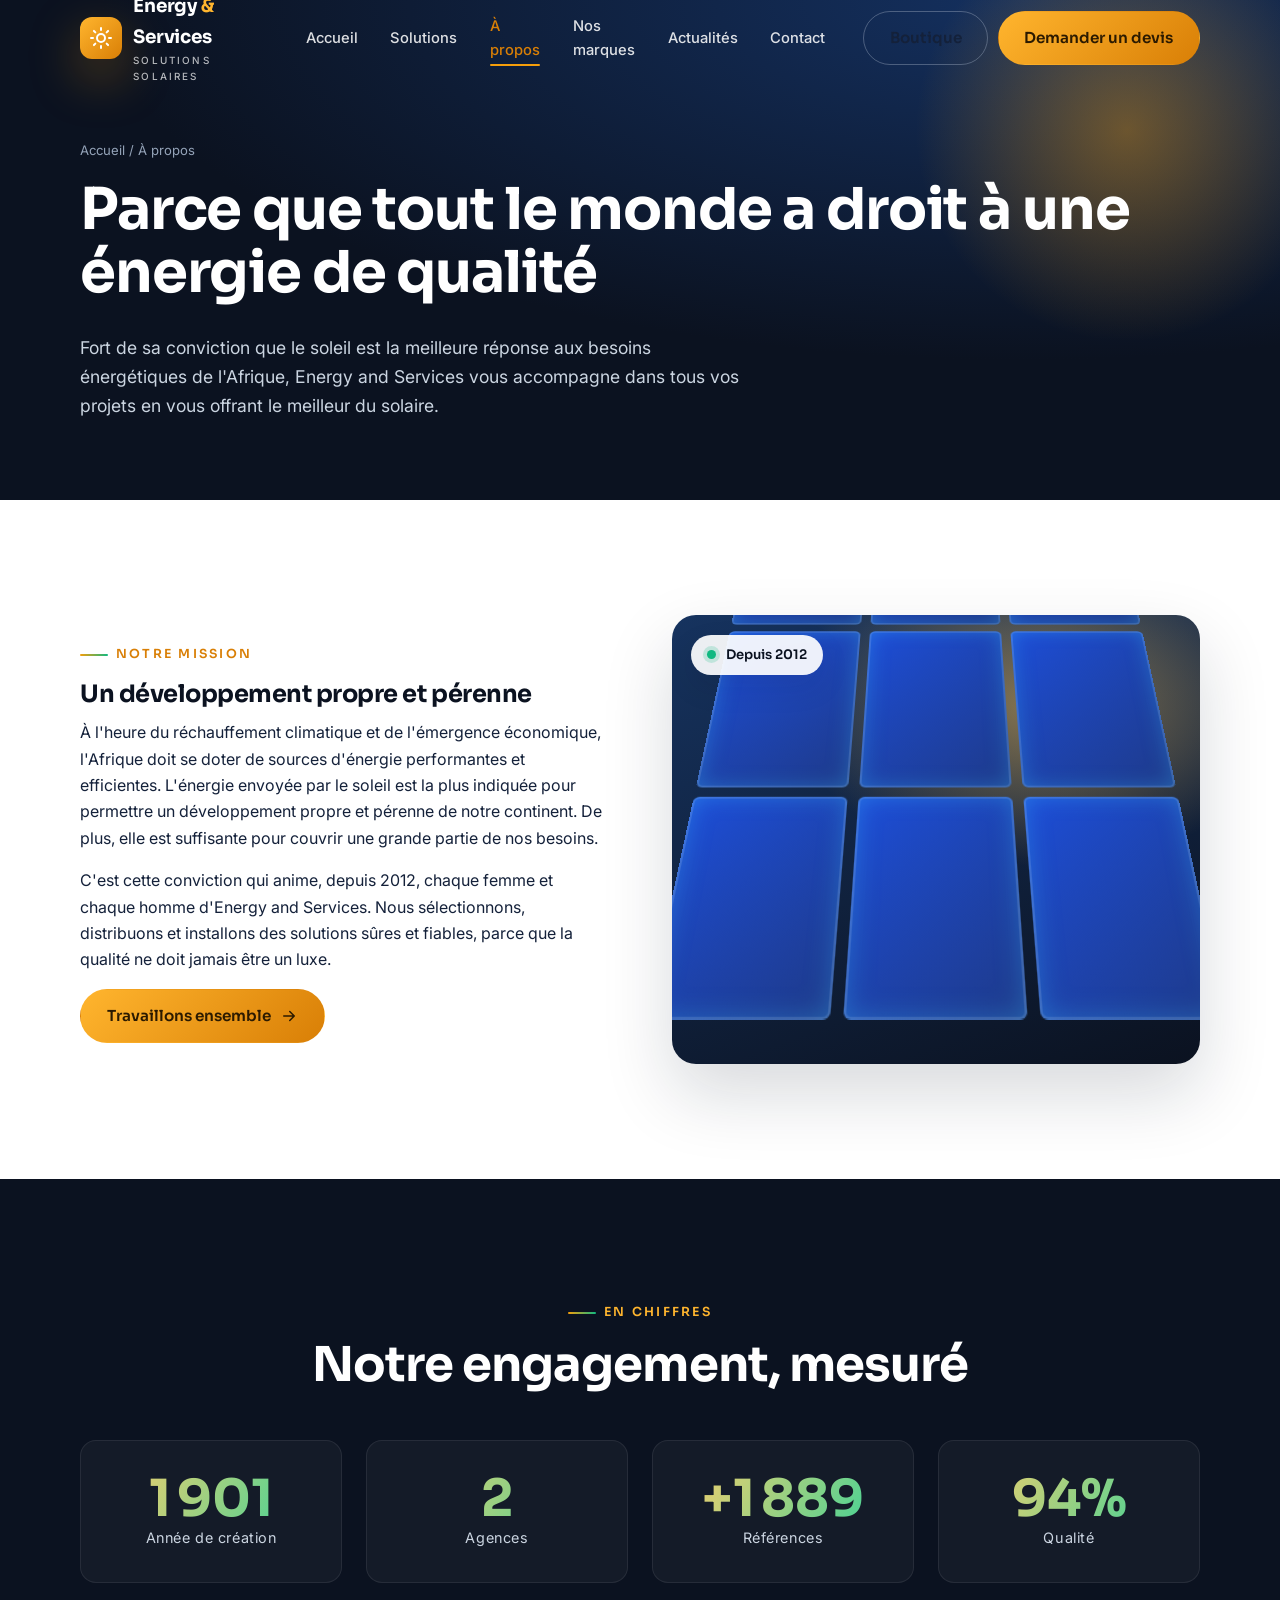
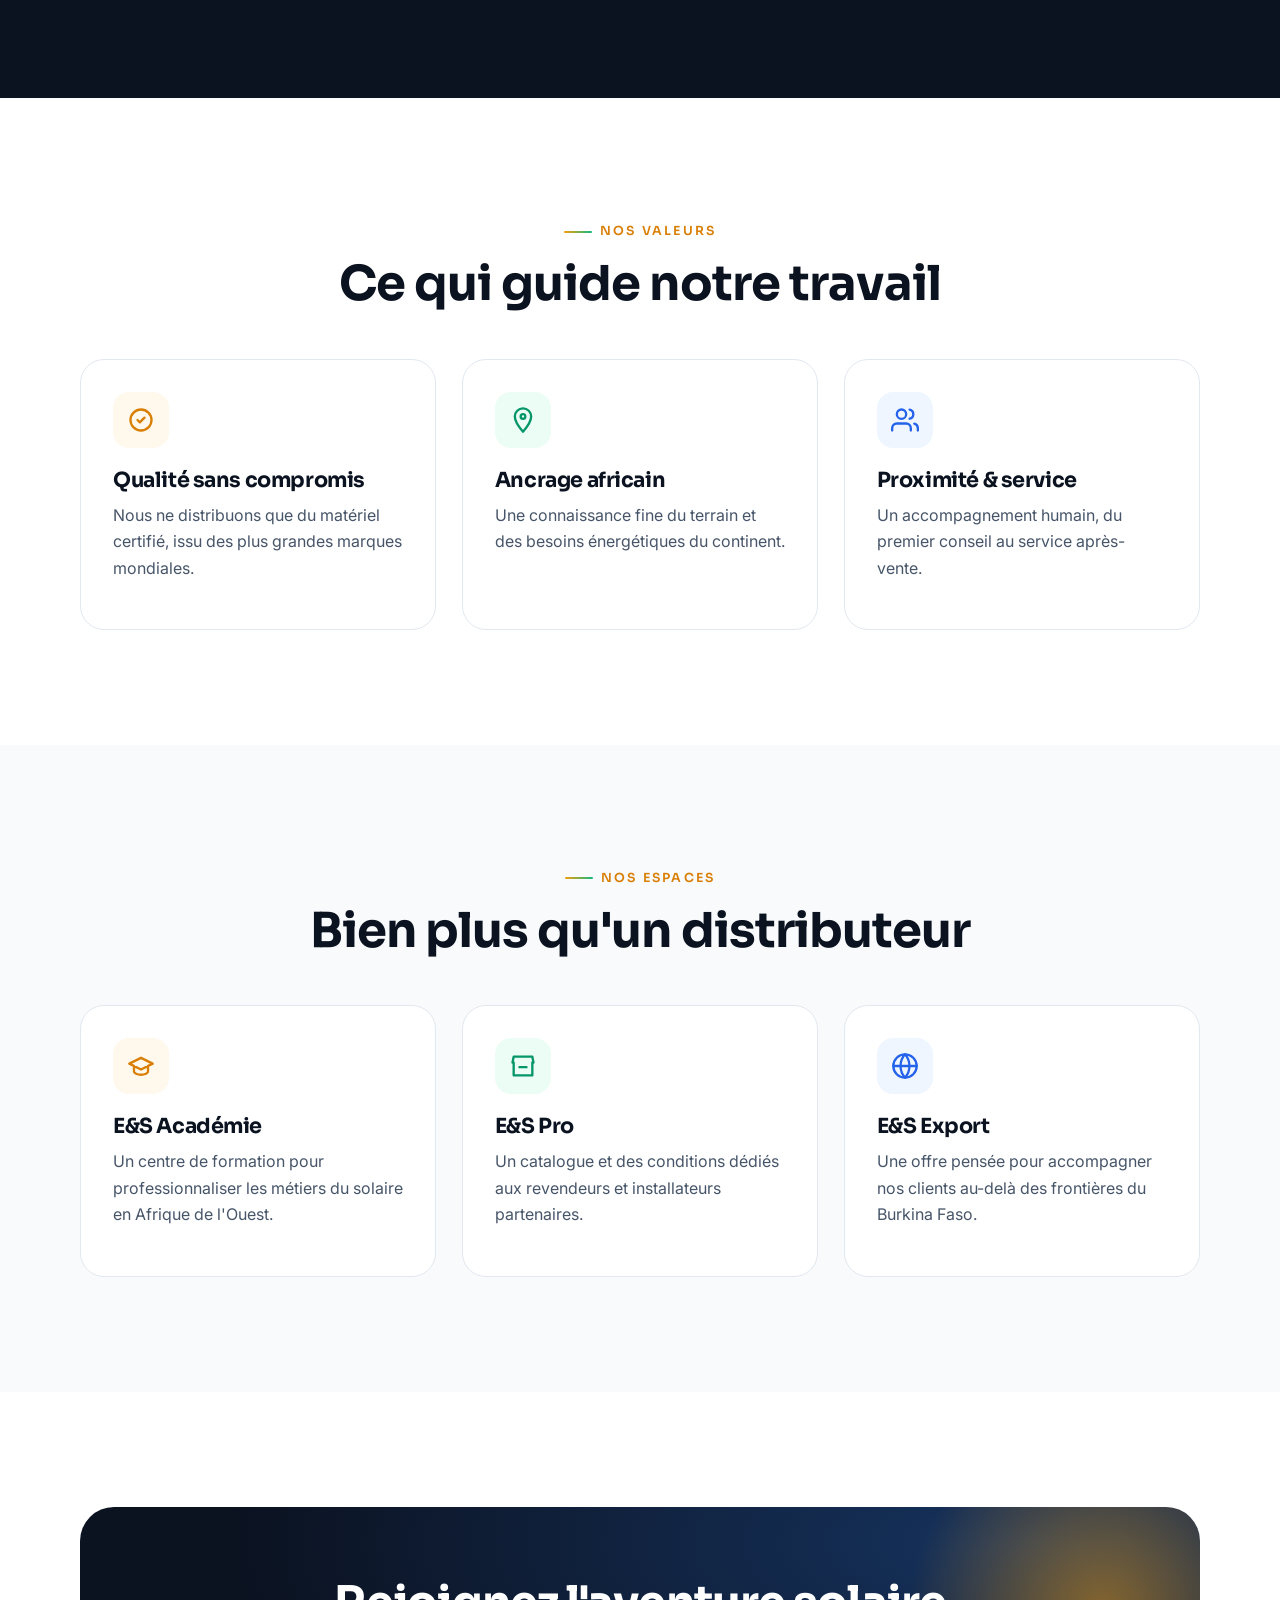
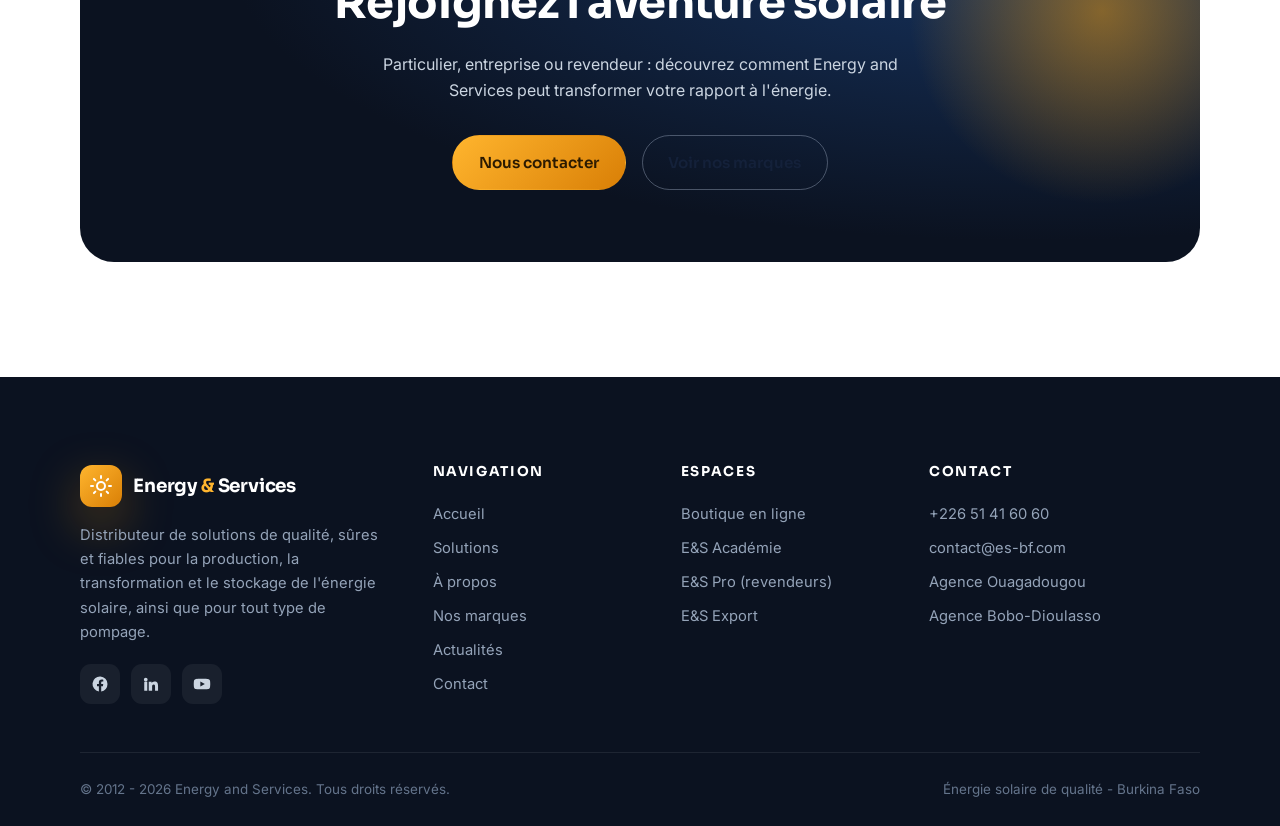
==== a-propos.html @ 5d985336 "feat: elegant Energy and Services commercial website (Azure Static Web Apps ready)" ====
<!DOCTYPE html>
<html lang="fr">
<head>
  <meta charset="UTF-8" />
  <meta name="viewport" content="width=device-width, initial-scale=1.0" />
  <title>À propos - Energy and Services</title>
  <meta name="description" content="Depuis 2012, Energy and Services accompagne l'Afrique vers une énergie solaire propre et pérenne. Découvrez notre mission, nos valeurs et nos agences." />
  <meta name="theme-color" content="#0b1220" />
  <link rel="preconnect" href="https://fonts.googleapis.com" />
  <link rel="preconnect" href="https://fonts.gstatic.com" crossorigin />
  <link href="https://fonts.googleapis.com/css2?family=Sora:wght@500;600;700;800&family=Inter:wght@400;500;600&display=swap" rel="stylesheet" />
  <link rel="icon" href="data:image/svg+xml,%3Csvg xmlns='http://www.w3.org/2000/svg' viewBox='0 0 24 24'%3E%3Crect width='24' height='24' rx='6' fill='%23f59e0b'/%3E%3Ccircle cx='12' cy='12' r='4' fill='none' stroke='%23231400' stroke-width='2'/%3E%3C/svg%3E" />
  <link rel="stylesheet" href="css/styles.css" />
</head>
<body>
  <div data-nav></div>

  <section class="page-hero">
    <div class="container">
      <div class="breadcrumbs" data-reveal><a href="index.html">Accueil</a> / À propos</div>
      <h1 data-reveal data-delay="1">Parce que tout le monde a droit à une énergie de qualité</h1>
      <p data-reveal data-delay="2">Fort de sa conviction que le soleil est la meilleure réponse aux besoins énergétiques de l'Afrique, Energy and Services vous accompagne dans tous vos projets en vous offrant le meilleur du solaire.</p>
    </div>
  </section>

  <section class="section">
    <div class="container split">
      <div data-reveal>
        <span class="eyebrow">Notre mission</span>
        <h2>Un développement propre et pérenne</h2>
        <p>À l'heure du réchauffement climatique et de l'émergence économique, l'Afrique doit se doter de sources d'énergie performantes et efficientes. L'énergie envoyée par le soleil est la plus indiquée pour permettre un développement propre et pérenne de notre continent. De plus, elle est suffisante pour couvrir une grande partie de nos besoins.</p>
        <p>C'est cette conviction qui anime, depuis 2012, chaque femme et chaque homme d'Energy and Services. Nous sélectionnons, distribuons et installons des solutions sûres et fiables, parce que la qualité ne doit jamais être un luxe.</p>
        <a class="btn btn--primary" href="contact.html">Travaillons ensemble
          <svg viewBox="0 0 24 24" fill="none" stroke="currentColor" stroke-width="2" stroke-linecap="round" stroke-linejoin="round"><path d="M5 12h14M13 6l6 6-6 6"/></svg>
        </a>
      </div>
      <div class="split__media" data-reveal data-delay="1">
        <div class="sky"></div>
        <div class="panels"><i></i><i></i><i></i><i></i><i></i><i></i><i></i><i></i><i></i></div>
        <div class="split__badge"><span class="dot"></span> Depuis 2012</div>
      </div>
    </div>
  </section>

  <section class="section bg-dark">
    <div class="container">
      <div class="section-head center" data-reveal>
        <span class="eyebrow">En chiffres</span>
        <h2>Notre engagement, mesuré</h2>
      </div>
      <div class="stats">
        <div class="stat" data-reveal><strong data-count="2012">2012</strong><span>Année de création</span></div>
        <div class="stat" data-reveal data-delay="1"><strong data-count="2">2</strong><span>Agences</span></div>
        <div class="stat" data-reveal data-delay="2"><strong data-count="2000" data-prefix="+">+2000</strong><span>Références</span></div>
        <div class="stat" data-reveal data-delay="3"><strong data-count="100" data-suffix="%">100%</strong><span>Qualité</span></div>
      </div>
    </div>
  </section>

  <section class="section">
    <div class="container">
      <div class="section-head center" data-reveal>
        <span class="eyebrow">Nos valeurs</span>
        <h2>Ce qui guide notre travail</h2>
      </div>
      <div class="grid grid--3">
        <article class="card" data-reveal>
          <div class="card__ico"><svg viewBox="0 0 24 24" fill="none" stroke="currentColor" stroke-width="2" stroke-linecap="round" stroke-linejoin="round"><path d="M9 12l2 2 4-4M21 12a9 9 0 1 1-18 0 9 9 0 0 1 18 0z"/></svg></div>
          <h3>Qualité sans compromis</h3>
          <p>Nous ne distribuons que du matériel certifié, issu des plus grandes marques mondiales.</p>
        </article>
        <article class="card green" data-reveal data-delay="1">
          <div class="card__ico"><svg viewBox="0 0 24 24" fill="none" stroke="currentColor" stroke-width="2" stroke-linecap="round" stroke-linejoin="round"><path d="M12 2a7 7 0 0 0-7 7c0 5 7 13 7 13s7-8 7-13a7 7 0 0 0-7-7z"/><circle cx="12" cy="9" r="2"/></svg></div>
          <h3>Ancrage africain</h3>
          <p>Une connaissance fine du terrain et des besoins énergétiques du continent.</p>
        </article>
        <article class="card blue" data-reveal data-delay="2">
          <div class="card__ico"><svg viewBox="0 0 24 24" fill="none" stroke="currentColor" stroke-width="2" stroke-linecap="round" stroke-linejoin="round"><path d="M17 21v-2a4 4 0 0 0-4-4H5a4 4 0 0 0-4 4v2M9 11a4 4 0 1 0 0-8 4 4 0 0 0 0 8zM23 21v-2a4 4 0 0 0-3-3.9M16 3.1a4 4 0 0 1 0 7.8"/></svg></div>
          <h3>Proximité &amp; service</h3>
          <p>Un accompagnement humain, du premier conseil au service après-vente.</p>
        </article>
      </div>
    </div>
  </section>

  <section class="section bg-alt">
    <div class="container">
      <div class="section-head center" data-reveal>
        <span class="eyebrow">Nos espaces</span>
        <h2>Bien plus qu'un distributeur</h2>
      </div>
      <div class="grid grid--3">
        <article class="card" data-reveal>
          <div class="card__ico"><svg viewBox="0 0 24 24" fill="none" stroke="currentColor" stroke-width="2" stroke-linecap="round" stroke-linejoin="round"><path d="M22 10L12 5 2 10l10 5 10-5zM6 12v5c0 1 2.7 2.5 6 2.5s6-1.5 6-2.5v-5"/></svg></div>
          <h3>E&amp;S Académie</h3>
          <p>Un centre de formation pour professionnaliser les métiers du solaire en Afrique de l'Ouest.</p>
        </article>
        <article class="card green" data-reveal data-delay="1">
          <div class="card__ico"><svg viewBox="0 0 24 24" fill="none" stroke="currentColor" stroke-width="2" stroke-linecap="round" stroke-linejoin="round"><path d="M3 9l1-5h16l1 5M4 9v11h16V9M9 13h6"/></svg></div>
          <h3>E&amp;S Pro</h3>
          <p>Un catalogue et des conditions dédiés aux revendeurs et installateurs partenaires.</p>
        </article>
        <article class="card blue" data-reveal data-delay="2">
          <div class="card__ico"><svg viewBox="0 0 24 24" fill="none" stroke="currentColor" stroke-width="2" stroke-linecap="round" stroke-linejoin="round"><circle cx="12" cy="12" r="10"/><path d="M2 12h20M12 2a15 15 0 0 1 0 20 15 15 0 0 1 0-20z"/></svg></div>
          <h3>E&amp;S Export</h3>
          <p>Une offre pensée pour accompagner nos clients au-delà des frontières du Burkina Faso.</p>
        </article>
      </div>
    </div>
  </section>

  <section class="section">
    <div class="container">
      <div class="cta" data-reveal>
        <h2>Rejoignez l'aventure solaire</h2>
        <p>Particulier, entreprise ou revendeur : découvrez comment Energy and Services peut transformer votre rapport à l'énergie.</p>
        <div class="cta__actions">
          <a class="btn btn--primary" href="contact.html">Nous contacter</a>
          <a class="btn btn--ghost" href="marques.html">Voir nos marques</a>
        </div>
      </div>
    </div>
  </section>

  <div data-footer></div>
  <button class="totop" id="toTop" aria-label="Haut de page"><svg width="20" height="20" viewBox="0 0 24 24" fill="none" stroke="currentColor" stroke-width="2.5" stroke-linecap="round" stroke-linejoin="round"><path d="M12 19V5M5 12l7-7 7 7"/></svg></button>
  <script src="js/main.js"></script>
</body>
</html>
---- css/styles.css ----
/* ============================================================
   Energy and Services - Design System
   Elegant commercial website - Solar energy solutions
   ============================================================ */

/* ---------- Design Tokens ---------- */
:root {
  /* Brand palette */
  --sun-50: #fff8ec;
  --sun-100: #ffedcc;
  --sun-300: #ffce6b;
  --sun-400: #ffb52e;
  --sun-500: #f59e0b;   /* primary solar gold */
  --sun-600: #d97f06;
  --sun-700: #b45309;

  --leaf-400: #34d399;
  --leaf-500: #10b981;  /* sustainability green */
  --leaf-600: #059669;
  --leaf-700: #047857;

  --ink-900: #0b1220;   /* deep navy */
  --ink-800: #111a2e;
  --ink-700: #1b2742;
  --ink-600: #2a3958;

  --slate-500: #64748b;
  --slate-400: #94a3b8;
  --slate-300: #cbd5e1;
  --slate-200: #e2e8f0;
  --slate-100: #f1f5f9;
  --slate-50:  #f8fafc;

  --white: #ffffff;

  /* Semantic */
  --bg: var(--white);
  --bg-alt: var(--slate-50);
  --bg-dark: var(--ink-900);
  --text: #14213a;
  --text-soft: #475569;
  --text-invert: #eef2f9;

  --brand: var(--sun-500);
  --brand-strong: var(--sun-600);
  --accent: var(--leaf-500);

  /* Typography */
  --font-display: "Sora", "Segoe UI", system-ui, sans-serif;
  --font-body: "Inter", "Segoe UI", system-ui, -apple-system, sans-serif;

  /* Radius & shadow */
  --r-sm: 10px;
  --r-md: 16px;
  --r-lg: 24px;
  --r-xl: 34px;
  --shadow-sm: 0 2px 8px rgba(15, 23, 42, .06);
  --shadow-md: 0 12px 30px rgba(15, 23, 42, .10);
  --shadow-lg: 0 30px 70px rgba(15, 23, 42, .16);
  --shadow-glow: 0 18px 50px rgba(245, 158, 11, .35);

  /* Layout */
  --container: 1200px;
  --gutter: clamp(1.1rem, 4vw, 2.5rem);
  --nav-h: 76px;

  --ease: cubic-bezier(.22, 1, .36, 1);
}

/* ---------- Reset ---------- */
*,
*::before,
*::after { box-sizing: border-box; }

html {
  scroll-behavior: smooth;
  -webkit-text-size-adjust: 100%;
}

body {
  margin: 0;
  font-family: var(--font-body);
  color: var(--text);
  background: var(--bg);
  line-height: 1.65;
  font-size: 1rem;
  overflow-x: hidden;
  -webkit-font-smoothing: antialiased;
  text-rendering: optimizeLegibility;
}

img { max-width: 100%; display: block; }
a { color: inherit; text-decoration: none; }
button { font-family: inherit; cursor: pointer; }
ul { list-style: none; margin: 0; padding: 0; }

h1, h2, h3, h4 {
  font-family: var(--font-display);
  font-weight: 700;
  line-height: 1.1;
  letter-spacing: -.02em;
  margin: 0 0 .5em;
  color: var(--ink-900);
}

p { margin: 0 0 1rem; }

/* ---------- Layout helpers ---------- */
.container {
  width: 100%;
  max-width: var(--container);
  margin-inline: auto;
  padding-inline: var(--gutter);
}

.section {
  padding-block: clamp(4rem, 9vw, 7.5rem);
  position: relative;
}

.section--tight { padding-block: clamp(3rem, 6vw, 5rem); }
.bg-alt { background: var(--bg-alt); }
.bg-dark { background: var(--bg-dark); color: var(--text-invert); }
.bg-dark h1, .bg-dark h2, .bg-dark h3 { color: #fff; }

.eyebrow {
  display: inline-flex;
  align-items: center;
  gap: .5rem;
  font-family: var(--font-display);
  font-weight: 600;
  font-size: .78rem;
  letter-spacing: .18em;
  text-transform: uppercase;
  color: var(--brand-strong);
  margin-bottom: 1rem;
}
.eyebrow::before {
  content: "";
  width: 28px; height: 2px;
  background: linear-gradient(90deg, var(--brand), var(--accent));
  border-radius: 2px;
}
.bg-dark .eyebrow { color: var(--sun-400); }

.section-head { max-width: 680px; margin-bottom: 3rem; }
.section-head.center { margin-inline: auto; text-align: center; }
.section-head h2 {
  font-size: clamp(1.9rem, 4vw, 3rem);
}
.section-head p {
  color: var(--text-soft);
  font-size: 1.08rem;
}
.bg-dark .section-head p { color: var(--slate-300); }

/* ---------- Buttons ---------- */
.btn {
  --btn-bg: var(--brand);
  --btn-fg: #2b1a00;
  display: inline-flex;
  align-items: center;
  gap: .6rem;
  padding: .85rem 1.6rem;
  border-radius: 999px;
  border: 1px solid transparent;
  font-family: var(--font-display);
  font-weight: 600;
  font-size: .95rem;
  background: var(--btn-bg);
  color: var(--btn-fg);
  transition: transform .35s var(--ease), box-shadow .35s var(--ease), background .25s ease;
  white-space: nowrap;
}
.btn svg { width: 18px; height: 18px; }
.btn:hover { transform: translateY(-3px); box-shadow: var(--shadow-glow); }

.btn--primary {
  background: linear-gradient(135deg, var(--sun-400), var(--sun-600));
}
.btn--ghost {
  background: transparent;
  border-color: rgba(148, 163, 184, .45);
  color: var(--text);
}
.btn--ghost:hover { box-shadow: var(--shadow-md); border-color: var(--brand); }
.bg-dark .btn--ghost { color: #fff; border-color: rgba(255,255,255,.3); }
.btn--light { background: #fff; color: var(--ink-900); }
.btn--accent { background: linear-gradient(135deg, var(--leaf-400), var(--leaf-600)); color: #042417; }

/* ---------- Navigation ---------- */
.nav {
  position: fixed;
  inset: 0 0 auto 0;
  height: var(--nav-h);
  z-index: 1000;
  display: flex;
  align-items: center;
  transition: background .4s var(--ease), box-shadow .4s var(--ease), backdrop-filter .4s;
}
.nav__inner {
  width: 100%;
  max-width: var(--container);
  margin-inline: auto;
  padding-inline: var(--gutter);
  display: flex;
  align-items: center;
  justify-content: space-between;
  gap: 1.5rem;
}
.nav.scrolled {
  background: rgba(255, 255, 255, .82);
  backdrop-filter: saturate(180%) blur(16px);
  box-shadow: var(--shadow-sm);
}
.brand {
  display: flex;
  align-items: center;
  gap: .7rem;
  font-family: var(--font-display);
  font-weight: 700;
  font-size: 1.15rem;
  letter-spacing: -.01em;
  color: #fff;
  transition: color .4s var(--ease);
}
.nav.scrolled .brand { color: var(--ink-900); }
.brand__mark {
  width: 42px; height: 42px;
  display: grid; place-items: center;
  border-radius: 12px;
  background: linear-gradient(135deg, var(--sun-400), var(--sun-600));
  box-shadow: var(--shadow-glow);
  flex: none;
}
.brand__mark svg { width: 24px; height: 24px; }
.brand small {
  display: block;
  font-family: var(--font-body);
  font-weight: 500;
  font-size: .62rem;
  letter-spacing: .22em;
  text-transform: uppercase;
  opacity: .7;
}

.nav__links {
  display: flex;
  align-items: center;
  gap: .35rem;
}
.nav__links a {
  position: relative;
  padding: .5rem .85rem;
  font-size: .92rem;
  font-weight: 500;
  color: rgba(255,255,255,.86);
  border-radius: 8px;
  transition: color .3s ease, background .3s ease;
}
.nav.scrolled .nav__links a { color: var(--text-soft); }
.nav__links a::after {
  content: "";
  position: absolute;
  left: .85rem; right: .85rem; bottom: .28rem;
  height: 2px;
  background: var(--brand);
  border-radius: 2px;
  transform: scaleX(0);
  transform-origin: left;
  transition: transform .3s var(--ease);
}
.nav__links a:hover::after,
.nav__links a.active::after { transform: scaleX(1); }
.nav__links a:hover,
.nav__links a.active { color: var(--brand-strong); }
.nav.scrolled .nav__links a:hover,
.nav.scrolled .nav__links a.active { color: var(--brand-strong); }

.nav__cta { display: flex; align-items: center; gap: .6rem; }

.nav__toggle {
  display: none;
  width: 44px; height: 44px;
  border: none; background: transparent;
  border-radius: 10px;
  position: relative;
}
.nav__toggle span,
.nav__toggle span::before,
.nav__toggle span::after {
  content: "";
  position: absolute;
  left: 11px;
  width: 22px; height: 2px;
  background: currentColor;
  border-radius: 2px;
  transition: transform .3s var(--ease), opacity .2s;
}
.nav__toggle span { top: 21px; color: #fff; }
.nav.scrolled .nav__toggle span,
.nav.scrolled .nav__toggle span::before,
.nav.scrolled .nav__toggle span::after { color: var(--ink-900); }
.nav__toggle span::before { top: -7px; }
.nav__toggle span::after  { top: 7px; }
.nav__toggle.open span { background: transparent; }
.nav__toggle.open span::before { transform: translateY(7px) rotate(45deg); }
.nav__toggle.open span::after  { transform: translateY(-7px) rotate(-45deg); }

/* ---------- Hero ---------- */
.hero {
  position: relative;
  min-height: 100svh;
  display: flex;
  align-items: center;
  padding-top: var(--nav-h);
  color: #fff;
  overflow: hidden;
  background: radial-gradient(120% 120% at 80% 0%, #14305f 0%, #0b1220 55%);
}
.hero__bg {
  position: absolute;
  inset: 0;
  z-index: 0;
  overflow: hidden;
}
.hero__sun {
  position: absolute;
  top: -18%; right: -8%;
  width: min(58vw, 760px); aspect-ratio: 1;
  border-radius: 50%;
  background: radial-gradient(circle at 50% 50%, rgba(255,196,84,.95), rgba(245,158,11,.35) 45%, transparent 70%);
  filter: blur(6px);
  animation: pulseSun 9s ease-in-out infinite;
}
.hero__grid {
  position: absolute;
  inset: 0;
  background-image:
    linear-gradient(rgba(255,255,255,.05) 1px, transparent 1px),
    linear-gradient(90deg, rgba(255,255,255,.05) 1px, transparent 1px);
  background-size: 64px 64px;
  mask-image: radial-gradient(120% 80% at 50% 30%, #000 30%, transparent 75%);
}
.hero__blob {
  position: absolute;
  bottom: -25%; left: -12%;
  width: min(60vw, 720px); aspect-ratio: 1;
  background: radial-gradient(circle at 50% 50%, rgba(16,185,129,.55), transparent 65%);
  filter: blur(40px);
  animation: floatBlob 14s ease-in-out infinite;
}
.hero__inner {
  position: relative;
  z-index: 2;
  display: grid;
  grid-template-columns: 1.1fr .9fr;
  gap: clamp(2rem, 5vw, 4rem);
  align-items: center;
  width: 100%;
}
.hero__tag {
  display: inline-flex;
  align-items: center;
  gap: .6rem;
  padding: .45rem .9rem .45rem .5rem;
  border-radius: 999px;
  background: rgba(255,255,255,.08);
  border: 1px solid rgba(255,255,255,.16);
  backdrop-filter: blur(6px);
  font-size: .82rem;
  font-weight: 500;
  margin-bottom: 1.6rem;
}
.hero__tag b {
  display: inline-grid; place-items: center;
  padding: .15rem .6rem;
  border-radius: 999px;
  background: linear-gradient(135deg, var(--sun-400), var(--sun-600));
  color: #2b1a00; font-size: .72rem; font-weight: 700;
}
.hero h1 {
  color: #fff;
  font-size: clamp(2.5rem, 6vw, 4.6rem);
  line-height: 1.02;
  margin-bottom: 1.3rem;
}
.hero h1 .grad {
  background: linear-gradient(120deg, var(--sun-300), var(--leaf-400));
  -webkit-background-clip: text;
  background-clip: text;
  color: transparent;
}
.hero p.lead {
  font-size: clamp(1.05rem, 2vw, 1.25rem);
  color: var(--slate-300);
  max-width: 38ch;
  margin-bottom: 2rem;
}
.hero__actions { display: flex; flex-wrap: wrap; gap: .9rem; margin-bottom: 2.4rem; }
.hero__mini {
  display: flex;
  gap: 2rem;
  flex-wrap: wrap;
}
.hero__mini div strong {
  display: block;
  font-family: var(--font-display);
  font-size: 1.7rem;
  color: var(--sun-300);
  line-height: 1;
}
.hero__mini div span { font-size: .82rem; color: var(--slate-400); }

/* Hero visual card */
.hero__visual {
  position: relative;
  display: grid;
  place-items: center;
}
.hero__card {
  width: 100%;
  border-radius: var(--r-lg);
  padding: 1.6rem;
  background: linear-gradient(160deg, rgba(255,255,255,.12), rgba(255,255,255,.03));
  border: 1px solid rgba(255,255,255,.16);
  backdrop-filter: blur(14px);
  box-shadow: var(--shadow-lg);
}
.hero__panel {
  display: flex; align-items: center; gap: 1rem;
  padding: 1rem;
  border-radius: var(--r-md);
  background: rgba(11,18,32,.5);
  margin-bottom: .9rem;
}
.hero__panel:last-child { margin-bottom: 0; }
.hero__panel .ico {
  width: 46px; height: 46px; flex: none;
  display: grid; place-items: center;
  border-radius: 12px;
  background: linear-gradient(135deg, var(--sun-400), var(--sun-600));
  color: #2b1a00;
}
.hero__panel .ico.green { background: linear-gradient(135deg, var(--leaf-400), var(--leaf-600)); color:#042417; }
.hero__panel .ico.blue { background: linear-gradient(135deg, #38bdf8, #2563eb); color:#04223f; }
.hero__panel b { font-family: var(--font-display); color:#fff; display:block; font-size: 1rem; }
.hero__panel span { font-size: .82rem; color: var(--slate-400); }
.hero__panel .bar {
  margin-left: auto;
  width: 64px; height: 8px; border-radius: 999px;
  background: rgba(255,255,255,.12);
  overflow: hidden;
}
.hero__panel .bar i { display:block; height:100%; border-radius:999px; background: linear-gradient(90deg,var(--sun-400),var(--leaf-400)); }

/* Marquee partners strip */
.marquee {
  border-block: 1px solid var(--slate-200);
  background: var(--white);
  padding-block: 1.5rem;
  overflow: hidden;
}
.marquee__label {
  text-align: center;
  font-size: .76rem;
  letter-spacing: .2em;
  text-transform: uppercase;
  color: var(--slate-400);
  margin-bottom: 1rem;
}
.marquee__track {
  display: flex;
  gap: 3.5rem;
  width: max-content;
  animation: scrollX 28s linear infinite;
}
.marquee:hover .marquee__track { animation-play-state: paused; }
.marquee__track span {
  font-family: var(--font-display);
  font-weight: 700;
  font-size: 1.4rem;
  color: var(--slate-400);
  white-space: nowrap;
  opacity: .8;
  transition: color .3s, opacity .3s;
}
.marquee__track span:hover { color: var(--ink-900); opacity: 1; }

/* ---------- Feature / solutions cards ---------- */
.grid {
  display: grid;
  gap: 1.6rem;
}
.grid--3 { grid-template-columns: repeat(3, 1fr); }
.grid--4 { grid-template-columns: repeat(4, 1fr); }
.grid--2 { grid-template-columns: repeat(2, 1fr); }

.card {
  position: relative;
  background: var(--white);
  border: 1px solid var(--slate-200);
  border-radius: var(--r-lg);
  padding: 2rem;
  overflow: hidden;
  transition: transform .4s var(--ease), box-shadow .4s var(--ease), border-color .4s;
}
.card::after {
  content: "";
  position: absolute;
  inset: auto 0 0 0;
  height: 3px;
  background: linear-gradient(90deg, var(--brand), var(--accent));
  transform: scaleX(0);
  transform-origin: left;
  transition: transform .4s var(--ease);
}
.card:hover {
  transform: translateY(-6px);
  box-shadow: var(--shadow-lg);
  border-color: transparent;
}
.card:hover::after { transform: scaleX(1); }
.card__ico {
  width: 56px; height: 56px;
  display: grid; place-items: center;
  border-radius: 16px;
  background: var(--sun-50);
  color: var(--sun-600);
  margin-bottom: 1.3rem;
}
.card__ico svg { width: 28px; height: 28px; }
.card.green .card__ico { background: #ecfdf5; color: var(--leaf-600); }
.card.blue .card__ico { background: #eff6ff; color: #2563eb; }
.card h3 { font-size: 1.3rem; }
.card p { color: var(--text-soft); margin-bottom: 1rem; }
.card__link {
  display: inline-flex; align-items: center; gap: .4rem;
  font-family: var(--font-display); font-weight: 600;
  font-size: .9rem; color: var(--brand-strong);
}
.card__link svg { width: 16px; height: 16px; transition: transform .3s var(--ease); }
.card:hover .card__link svg { transform: translateX(4px); }

/* ---------- Stats band ---------- */
.stats {
  display: grid;
  grid-template-columns: repeat(4, 1fr);
  gap: 1.5rem;
}
.stat {
  text-align: center;
  padding: 2rem 1rem;
  border-radius: var(--r-md);
  background: rgba(255,255,255,.04);
  border: 1px solid rgba(255,255,255,.08);
}
.stat strong {
  display: block;
  font-family: var(--font-display);
  font-size: clamp(2.2rem, 5vw, 3.2rem);
  line-height: 1;
  background: linear-gradient(120deg, var(--sun-300), var(--leaf-400));
  -webkit-background-clip: text; background-clip: text; color: transparent;
}
.stat span { color: var(--slate-300); font-size: .9rem; letter-spacing: .04em; }

/* ---------- About split ---------- */
.split {
  display: grid;
  grid-template-columns: 1fr 1fr;
  gap: clamp(2rem, 5vw, 4.5rem);
  align-items: center;
}
.split__media {
  position: relative;
  border-radius: var(--r-lg);
  overflow: hidden;
  aspect-ratio: 4/3.4;
  background: linear-gradient(160deg, #16335f, #0b1220);
  box-shadow: var(--shadow-lg);
}
.split__media .sky {
  position: absolute; inset: 0;
  background: radial-gradient(80% 60% at 70% 20%, rgba(255,196,84,.5), transparent 60%);
}
.split__media .panels {
  position: absolute;
  inset: auto 8% 12% 8%;
  display: grid;
  grid-template-columns: repeat(3, 1fr);
  gap: 10px;
  transform: perspective(800px) rotateX(38deg);
}
.split__media .panels i {
  aspect-ratio: 1/1.4;
  border-radius: 6px;
  background:
    linear-gradient(135deg, #1d4ed8, #1e3a8a);
  box-shadow: inset 0 0 0 2px rgba(255,255,255,.12), inset 0 0 22px rgba(56,189,248,.35);
}
.split__badge {
  position: absolute;
  top: 1.2rem; left: 1.2rem;
  display: flex; align-items: center; gap: .6rem;
  padding: .6rem 1rem;
  border-radius: 999px;
  background: rgba(255,255,255,.92);
  box-shadow: var(--shadow-md);
  font-family: var(--font-display); font-weight: 600; font-size: .82rem;
  color: var(--ink-900);
}
.split__badge .dot { width: 9px; height: 9px; border-radius: 50%; background: var(--leaf-500); box-shadow: 0 0 0 4px rgba(16,185,129,.2); }

.feature-list { display: grid; gap: 1.1rem; margin: 1.6rem 0 2rem; }
.feature-list li {
  display: flex; gap: .9rem; align-items: flex-start;
}
.feature-list .check {
  flex: none; width: 26px; height: 26px;
  display: grid; place-items: center;
  border-radius: 8px;
  background: var(--leaf-500); color: #fff;
}
.feature-list .check svg { width: 15px; height: 15px; }
.feature-list b { font-family: var(--font-display); }
.feature-list p { margin: 0; color: var(--text-soft); font-size: .95rem; }

/* ---------- Focus / brand tiles ---------- */
.tiles { display: grid; grid-template-columns: repeat(4, 1fr); gap: 1.2rem; }
.tile {
  display: grid;
  place-items: center;
  padding: 2rem 1rem;
  min-height: 130px;
  border-radius: var(--r-md);
  background: var(--white);
  border: 1px solid var(--slate-200);
  font-family: var(--font-display);
  font-weight: 700;
  font-size: 1.25rem;
  color: var(--slate-500);
  transition: transform .35s var(--ease), box-shadow .35s var(--ease), color .35s, border-color .35s;
}
.tile small { display:block; font-family: var(--font-body); font-weight: 500; font-size:.72rem; letter-spacing:.05em; color: var(--slate-400); margin-top:.3rem; }
.tile:hover {
  transform: translateY(-5px);
  box-shadow: var(--shadow-md);
  color: var(--ink-900);
  border-color: var(--sun-300);
}

/* ---------- News cards ---------- */
.news { display: grid; grid-template-columns: repeat(3, 1fr); gap: 1.6rem; }
.post {
  display: flex; flex-direction: column;
  background: var(--white);
  border: 1px solid var(--slate-200);
  border-radius: var(--r-lg);
  overflow: hidden;
  transition: transform .4s var(--ease), box-shadow .4s var(--ease);
}
.post:hover { transform: translateY(-6px); box-shadow: var(--shadow-lg); }
.post__media {
  aspect-ratio: 16/10;
  position: relative;
  background: linear-gradient(135deg, var(--ink-700), var(--ink-900));
  overflow: hidden;
}
.post__media .glow {
  position: absolute; inset: 0;
  background: radial-gradient(60% 60% at 30% 20%, rgba(255,196,84,.4), transparent 60%);
}
.post__media.green .glow { background: radial-gradient(60% 60% at 70% 30%, rgba(16,185,129,.45), transparent 60%); }
.post__media.blue .glow { background: radial-gradient(60% 60% at 50% 30%, rgba(56,189,248,.45), transparent 60%); }
.post__media span {
  position: absolute; top: 1rem; left: 1rem;
  padding: .35rem .8rem; border-radius: 999px;
  background: rgba(255,255,255,.92); color: var(--ink-900);
  font-size: .72rem; font-weight: 600; font-family: var(--font-display);
  letter-spacing: .04em;
}
.post__body { padding: 1.6rem; display: flex; flex-direction: column; flex: 1; }
.post__body time { font-size: .78rem; color: var(--slate-400); letter-spacing: .05em; }
.post__body h3 { font-size: 1.2rem; margin: .5rem 0 .6rem; }
.post__body p { color: var(--text-soft); font-size: .94rem; flex: 1; }
.post__body a { color: var(--brand-strong); font-weight: 600; font-family: var(--font-display); font-size: .9rem; display:inline-flex; gap:.4rem; align-items:center; }

/* ---------- CTA band ---------- */
.cta {
  position: relative;
  border-radius: var(--r-xl);
  padding: clamp(2.5rem, 6vw, 4.5rem);
  background: radial-gradient(120% 140% at 85% 10%, #16335f 0%, #0b1220 60%);
  overflow: hidden;
  color: #fff;
  text-align: center;
}
.cta::before {
  content:"";
  position: absolute; top:-30%; right:-10%;
  width: 420px; height: 420px; border-radius: 50%;
  background: radial-gradient(circle, rgba(245,158,11,.5), transparent 65%);
}
.cta h2 { color:#fff; font-size: clamp(1.8rem, 4vw, 2.8rem); position: relative; }
.cta p { color: var(--slate-300); max-width: 55ch; margin: 0 auto 2rem; position: relative; }
.cta__actions { position: relative; display: flex; gap: 1rem; justify-content: center; flex-wrap: wrap; }

/* ---------- Contact ---------- */
.contact-grid {
  display: grid;
  grid-template-columns: .9fr 1.1fr;
  gap: clamp(2rem, 5vw, 4rem);
  align-items: start;
}
.contact-info { display: grid; gap: 1.3rem; }
.contact-info .item { display: flex; gap: 1rem; }
.contact-info .ico {
  flex: none; width: 48px; height: 48px;
  display: grid; place-items: center;
  border-radius: 14px;
  background: var(--sun-50); color: var(--sun-600);
}
.bg-dark .contact-info .ico { background: rgba(245,158,11,.15); color: var(--sun-300); }
.contact-info b { font-family: var(--font-display); display:block; }
.contact-info p { margin: .15rem 0 0; color: var(--text-soft); font-size: .95rem; }
.bg-dark .contact-info p { color: var(--slate-300); }
.contact-info a { color: inherit; }

.form {
  background: var(--white);
  border: 1px solid var(--slate-200);
  border-radius: var(--r-lg);
  padding: clamp(1.6rem, 4vw, 2.6rem);
  box-shadow: var(--shadow-md);
}
.form .row { display: grid; grid-template-columns: 1fr 1fr; gap: 1rem; }
.field { margin-bottom: 1.1rem; }
.field label {
  display: block;
  font-family: var(--font-display);
  font-size: .82rem;
  font-weight: 600;
  margin-bottom: .4rem;
  color: var(--ink-800);
}
.field input,
.field select,
.field textarea {
  width: 100%;
  padding: .85rem 1rem;
  border-radius: var(--r-sm);
  border: 1px solid var(--slate-200);
  background: var(--slate-50);
  font-family: inherit;
  font-size: .95rem;
  color: var(--text);
  transition: border-color .25s, box-shadow .25s, background .25s;
}
.field textarea { resize: vertical; min-height: 130px; }
.field input:focus,
.field select:focus,
.field textarea:focus {
  outline: none;
  border-color: var(--brand);
  background: #fff;
  box-shadow: 0 0 0 4px rgba(245,158,11,.14);
}
.form__note { font-size: .8rem; color: var(--slate-400); margin-top: .8rem; }
.form__check { display:flex; gap:.6rem; align-items:flex-start; font-size:.88rem; color: var(--text-soft); margin-bottom: 1.1rem; }
.form__check input { width: auto; margin-top: .2rem; }
.form__status { margin-top: 1rem; font-size: .9rem; font-weight: 600; min-height: 1.2em; }
.form__status.ok { color: var(--leaf-600); }
.form__status.err { color: #dc2626; }

/* ---------- Page hero (interior) ---------- */
.page-hero {
  position: relative;
  padding: calc(var(--nav-h) + 4rem) 0 4rem;
  background: radial-gradient(120% 120% at 80% 0%, #14305f 0%, #0b1220 60%);
  color: #fff;
  overflow: hidden;
}
.page-hero::after {
  content:""; position:absolute; top:-20%; right:-6%;
  width: 460px; height: 460px; border-radius: 50%;
  background: radial-gradient(circle, rgba(245,158,11,.4), transparent 65%);
}
.page-hero .breadcrumbs { font-size: .82rem; color: var(--slate-400); margin-bottom: 1rem; position:relative; z-index:1; }
.page-hero .breadcrumbs a:hover { color: var(--sun-300); }
.page-hero h1 { color:#fff; font-size: clamp(2.2rem, 5vw, 3.6rem); position:relative; z-index:1; }
.page-hero p { color: var(--slate-300); max-width: 60ch; font-size: 1.1rem; position:relative; z-index:1; }

/* ---------- Footer ---------- */
.footer {
  background: var(--ink-900);
  color: var(--slate-300);
  padding-top: clamp(3.5rem, 7vw, 5.5rem);
}
.footer__top {
  display: grid;
  grid-template-columns: 1.5fr 1fr 1fr 1.3fr;
  gap: 2.5rem;
  padding-bottom: 3rem;
  border-bottom: 1px solid rgba(255,255,255,.08);
}
.footer .brand { color: #fff; margin-bottom: 1rem; }
.footer p { font-size: .92rem; color: var(--slate-400); max-width: 34ch; }
.footer h4 {
  color: #fff; font-size: .85rem; letter-spacing: .12em;
  text-transform: uppercase; margin-bottom: 1.1rem;
}
.footer__col a { display: block; padding: .3rem 0; color: var(--slate-400); font-size: .92rem; transition: color .25s, transform .25s; }
.footer__col a:hover { color: var(--sun-300); transform: translateX(3px); }
.footer__social { display: flex; gap: .7rem; margin-top: 1.2rem; }
.footer__social a {
  width: 40px; height: 40px;
  display: grid; place-items: center;
  border-radius: 11px;
  background: rgba(255,255,255,.06);
  color: var(--slate-300);
  transition: background .3s, color .3s, transform .3s;
}
.footer__social a:hover { background: var(--brand); color: #2b1a00; transform: translateY(-3px); }
.footer__bottom {
  display: flex; align-items: center; justify-content: space-between;
  flex-wrap: wrap; gap: 1rem;
  padding-block: 1.6rem;
  font-size: .84rem; color: var(--slate-500);
}
.footer__bottom a:hover { color: var(--sun-300); }

/* ---------- Scroll reveal ---------- */
[data-reveal] {
  opacity: 0;
  transform: translateY(28px);
  transition: opacity .7s var(--ease), transform .7s var(--ease);
}
[data-reveal].in { opacity: 1; transform: none; }
[data-reveal][data-delay="1"] { transition-delay: .08s; }
[data-reveal][data-delay="2"] { transition-delay: .16s; }
[data-reveal][data-delay="3"] { transition-delay: .24s; }
[data-reveal][data-delay="4"] { transition-delay: .32s; }

/* ---------- Back to top ---------- */
.totop {
  position: fixed;
  right: 1.4rem; bottom: 1.4rem;
  width: 48px; height: 48px;
  display: grid; place-items: center;
  border-radius: 50%;
  border: none;
  background: linear-gradient(135deg, var(--sun-400), var(--sun-600));
  color: #2b1a00;
  box-shadow: var(--shadow-md);
  opacity: 0; visibility: hidden;
  transform: translateY(12px);
  transition: opacity .3s, transform .3s, visibility .3s;
  z-index: 900;
}
.totop.show { opacity: 1; visibility: visible; transform: none; }
.totop:hover { box-shadow: var(--shadow-glow); }

/* ---------- Animations ---------- */
@keyframes scrollX { to { transform: translateX(-50%); } }
@keyframes pulseSun {
  0%, 100% { transform: scale(1); opacity: .95; }
  50% { transform: scale(1.06); opacity: 1; }
}
@keyframes floatBlob {
  0%, 100% { transform: translate(0,0); }
  50% { transform: translate(4%, -5%); }
}

@media (prefers-reduced-motion: reduce) {
  *, *::before, *::after { animation: none !important; transition: none !important; scroll-behavior: auto; }
  [data-reveal] { opacity: 1; transform: none; }
}

/* ---------- Responsive ---------- */
@media (max-width: 1024px) {
  .grid--4 { grid-template-columns: repeat(2, 1fr); }
  .tiles { grid-template-columns: repeat(2, 1fr); }
  .stats { grid-template-columns: repeat(2, 1fr); }
  .footer__top { grid-template-columns: 1fr 1fr; }
}

@media (max-width: 860px) {
  .nav__links, .nav__cta .btn--ghost { display: none; }
  .nav__toggle { display: block; }
  .nav__links {
    position: fixed;
    inset: var(--nav-h) 0 auto 0;
    flex-direction: column;
    align-items: stretch;
    gap: .2rem;
    padding: 1rem var(--gutter) 1.6rem;
    background: rgba(255,255,255,.97);
    backdrop-filter: blur(16px);
    box-shadow: var(--shadow-md);
    transform: translateY(-12px);
    opacity: 0; visibility: hidden;
    transition: opacity .3s, transform .3s, visibility .3s;
  }
  .nav__links.open { display: flex; opacity: 1; visibility: visible; transform: none; }
  .nav__links a { color: var(--text-soft); padding: .8rem .5rem; }

  .hero__inner { grid-template-columns: 1fr; }
  .hero__visual { display: none; }
  .split { grid-template-columns: 1fr; }
  .split__media { aspect-ratio: 16/11; }
  .grid--3, .grid--2, .news { grid-template-columns: 1fr; }
  .contact-grid { grid-template-columns: 1fr; }
}

@media (max-width: 560px) {
  .grid--4, .tiles, .stats { grid-template-columns: 1fr 1fr; }
  .form .row { grid-template-columns: 1fr; }
  .footer__top { grid-template-columns: 1fr; }
  .hero__mini { gap: 1.3rem; }
}
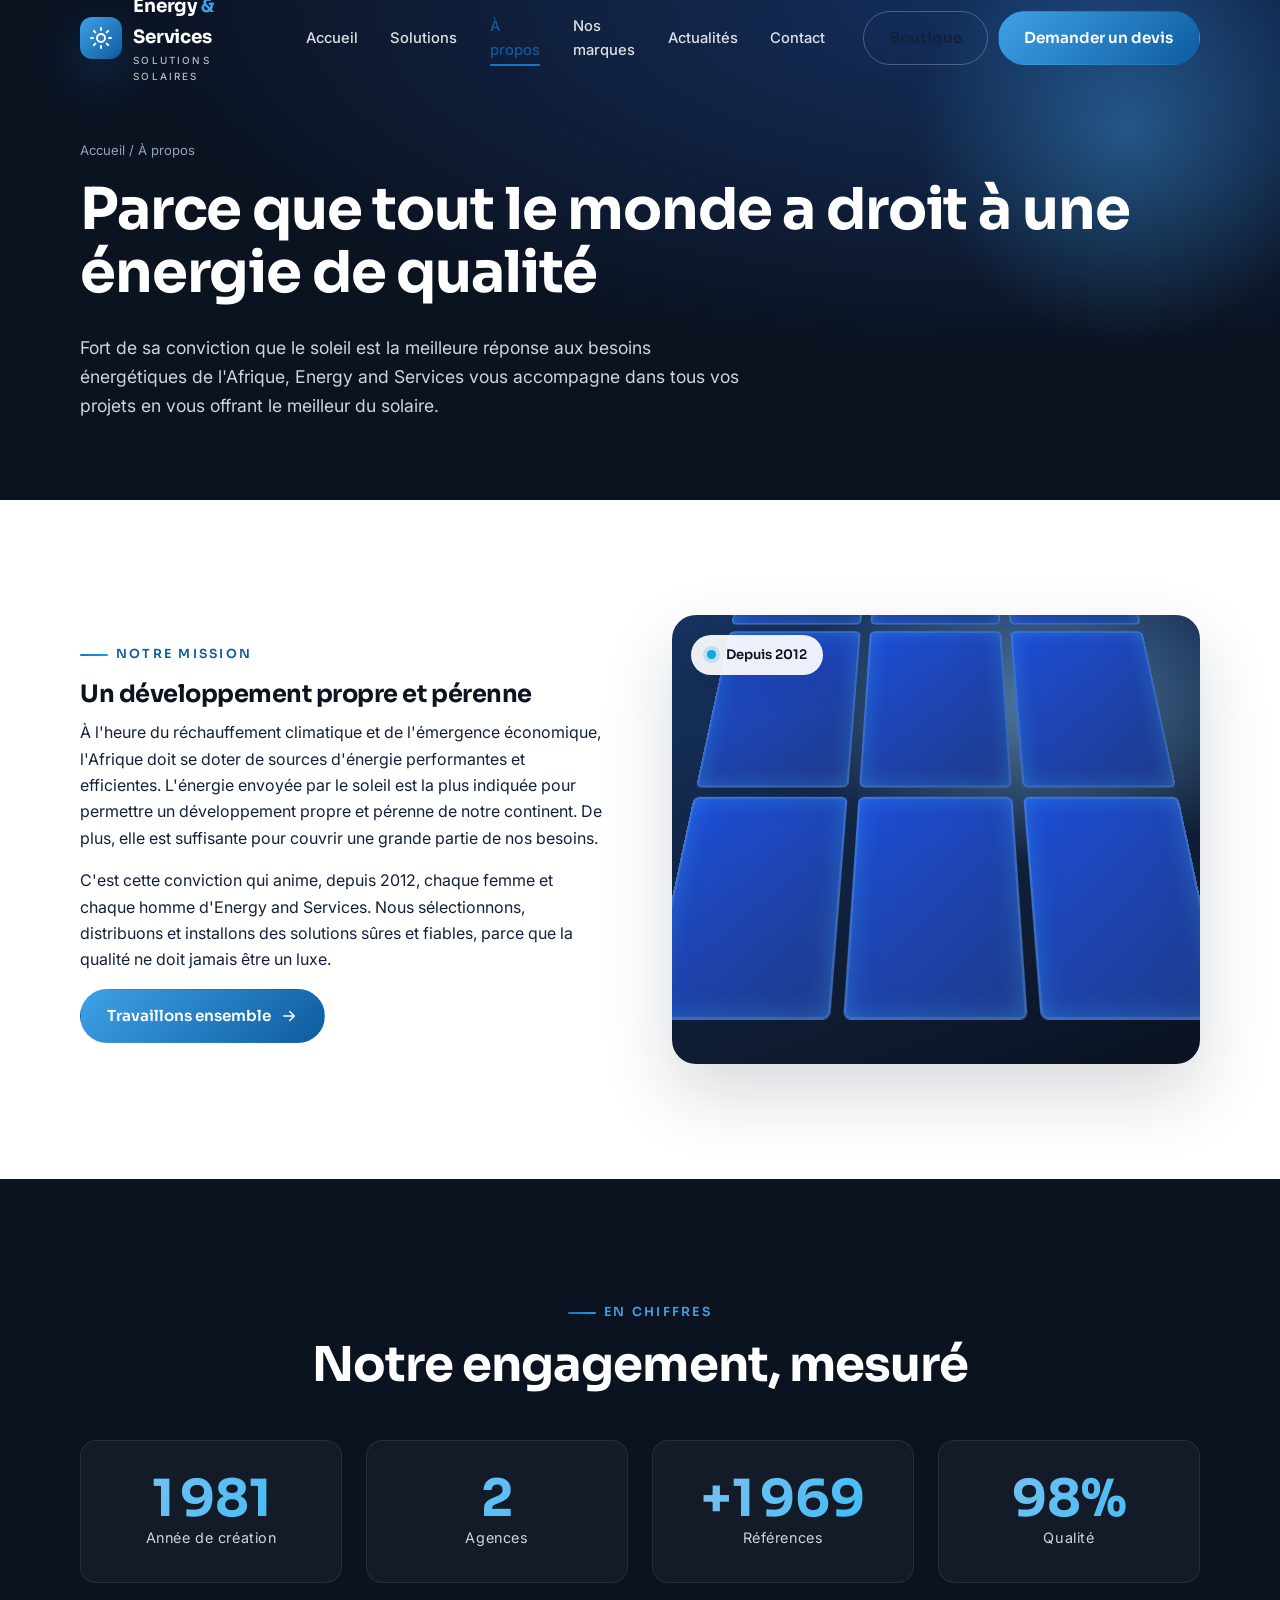
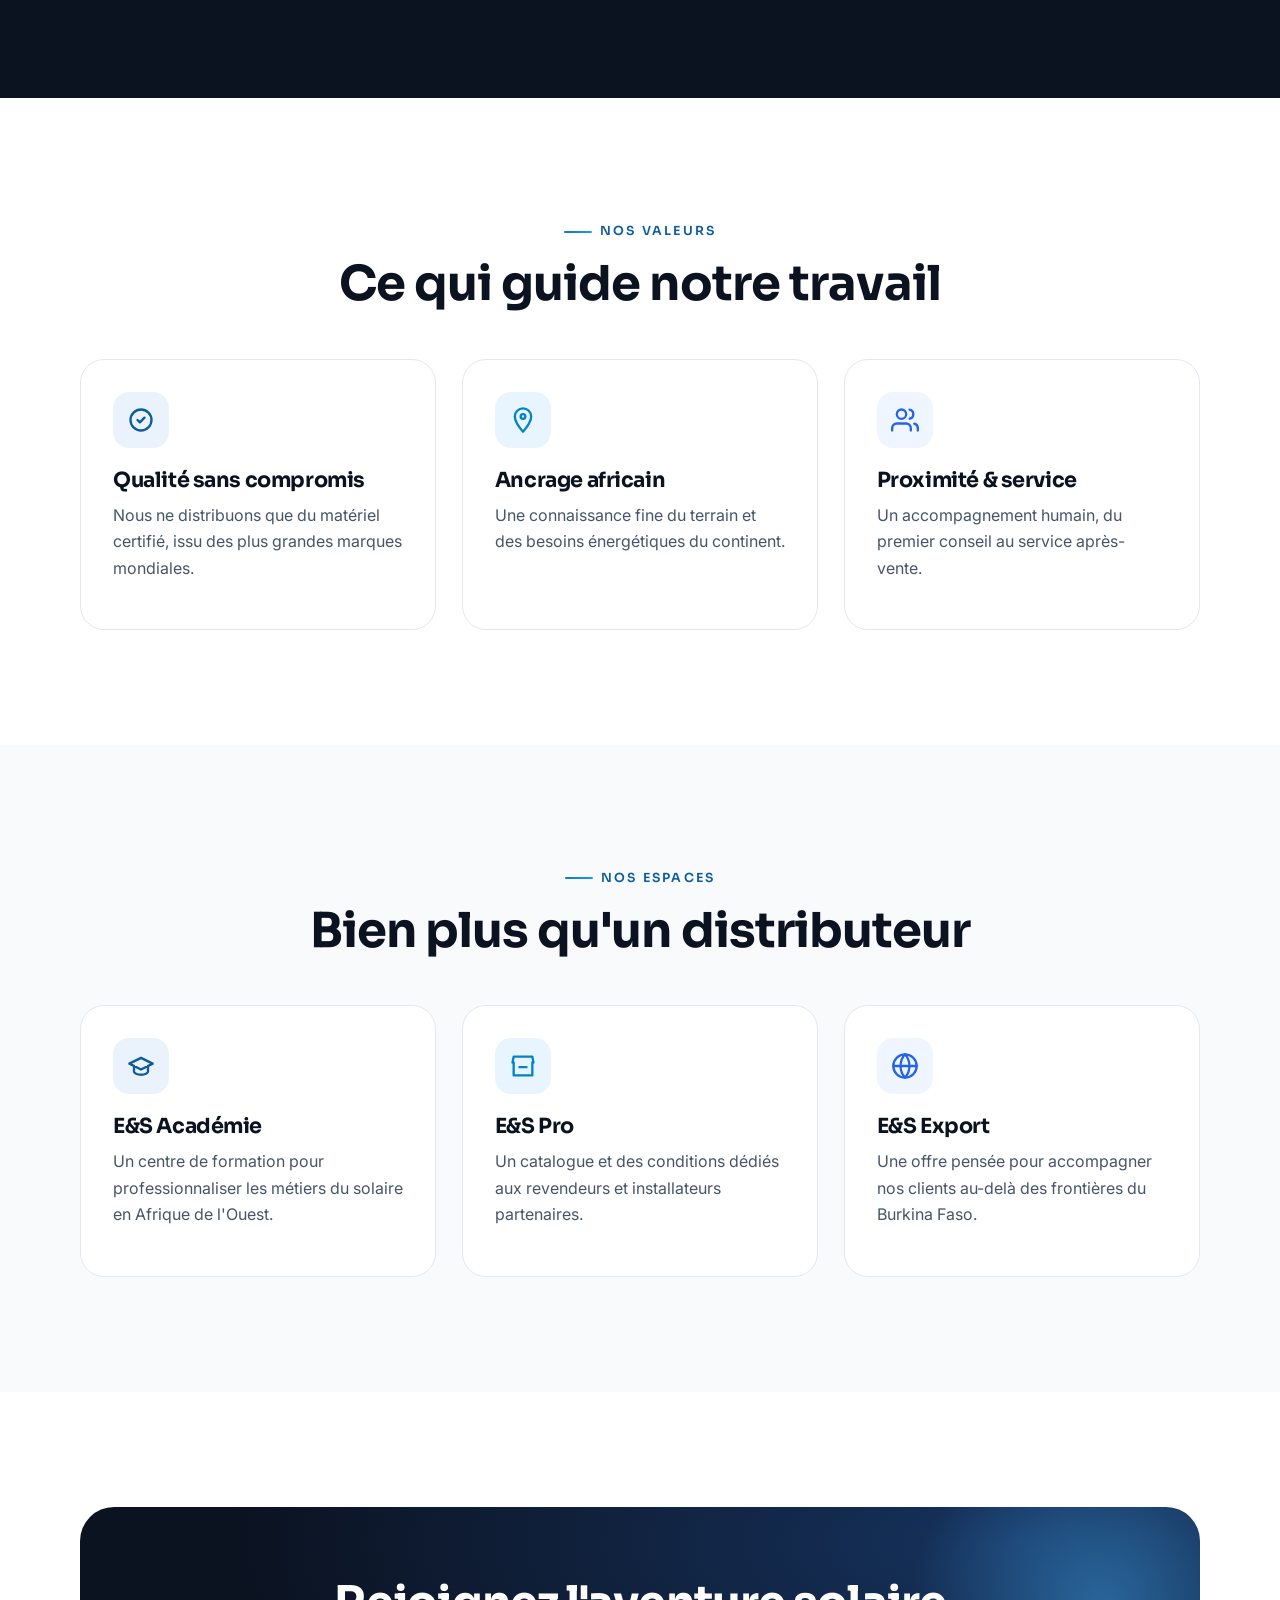
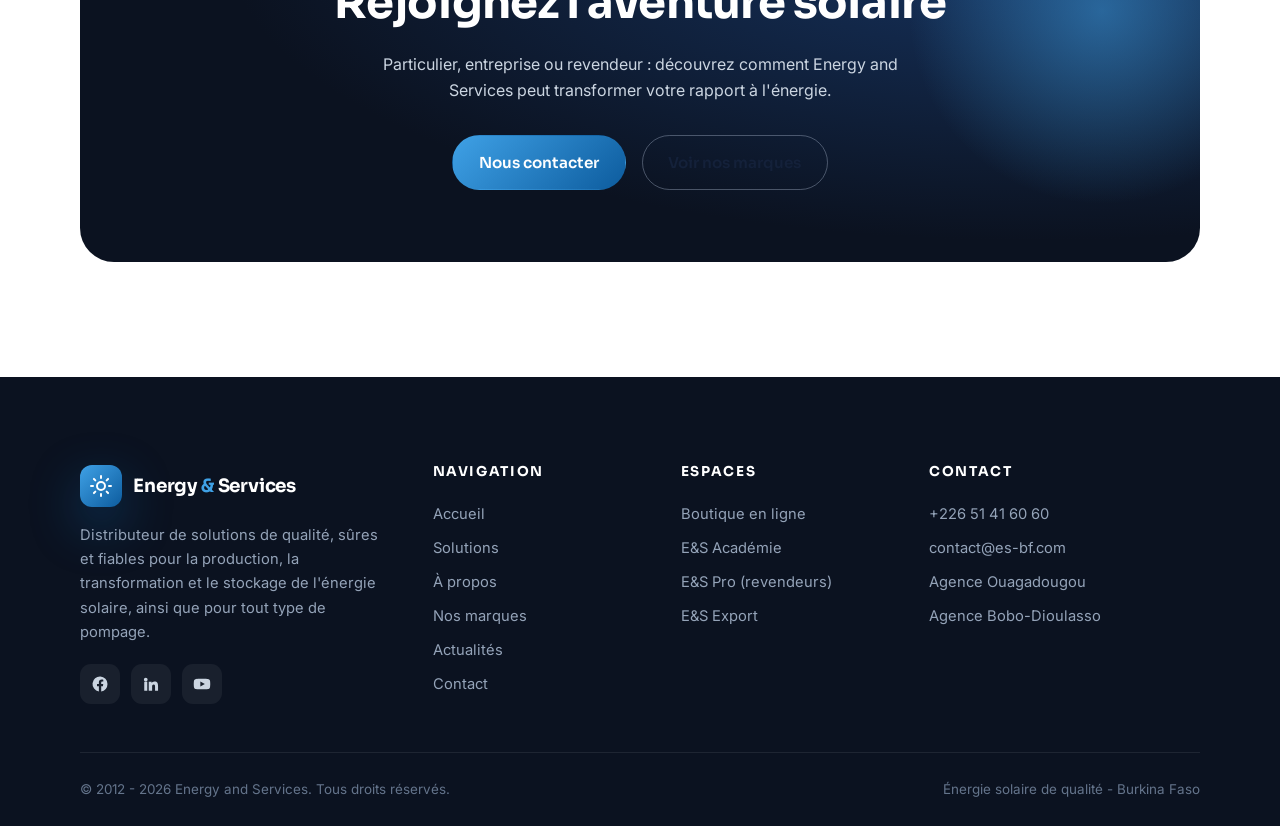
==== commit da40c755: "Improve readability and cross-browser rendering; recolor favicons to brand blue" ====
--- a/a-propos.html
+++ b/a-propos.html
@@ -9,7 +9,7 @@
   <link rel="preconnect" href="https://fonts.googleapis.com" />
   <link rel="preconnect" href="https://fonts.gstatic.com" crossorigin />
   <link href="https://fonts.googleapis.com/css2?family=Sora:wght@500;600;700;800&family=Inter:wght@400;500;600&display=swap" rel="stylesheet" />
-  <link rel="icon" href="data:image/svg+xml,%3Csvg xmlns='http://www.w3.org/2000/svg' viewBox='0 0 24 24'%3E%3Crect width='24' height='24' rx='6' fill='%23f59e0b'/%3E%3Ccircle cx='12' cy='12' r='4' fill='none' stroke='%23231400' stroke-width='2'/%3E%3C/svg%3E" />
+  <link rel="icon" href="data:image/svg+xml,%3Csvg xmlns='http://www.w3.org/2000/svg' viewBox='0 0 24 24'%3E%3Crect width='24' height='24' rx='6' fill='%231276c4'/%3E%3Ccircle cx='12' cy='12' r='4' fill='none' stroke='%23ffffff' stroke-width='2'/%3E%3C/svg%3E" />
   <link rel="stylesheet" href="css/styles.css" />
 </head>
 <body>
--- a/css/styles.css
+++ b/css/styles.css
@@ -5,19 +5,19 @@
 
 /* ---------- Design Tokens ---------- */
 :root {
-  /* Brand palette */
-  --sun-50: #fff8ec;
-  --sun-100: #ffedcc;
-  --sun-300: #ffce6b;
-  --sun-400: #ffb52e;
-  --sun-500: #f59e0b;   /* primary solar gold */
-  --sun-600: #d97f06;
-  --sun-700: #b45309;
-
-  --leaf-400: #34d399;
-  --leaf-500: #10b981;  /* sustainability green */
-  --leaf-600: #059669;
-  --leaf-700: #047857;
+  /* Brand palette - Energy & Services blue & white identity */
+  --sun-50: #eaf3fb;    /* light blue tint */
+  --sun-100: #cee5f7;
+  --sun-300: #82c0ee;
+  --sun-400: #3fa1e6;   /* bright accent blue */
+  --sun-500: #1276c4;   /* primary brand blue */
+  --sun-600: #0d5c9e;
+  --sun-700: #0a4979;
+
+  --leaf-400: #38bdf8;  /* secondary accent - sky */
+  --leaf-500: #0ea5e9;
+  --leaf-600: #0284c7;
+  --leaf-700: #0369a1;
 
   --ink-900: #0b1220;   /* deep navy */
   --ink-800: #111a2e;
@@ -57,7 +57,7 @@
   --shadow-sm: 0 2px 8px rgba(15, 23, 42, .06);
   --shadow-md: 0 12px 30px rgba(15, 23, 42, .10);
   --shadow-lg: 0 30px 70px rgba(15, 23, 42, .16);
-  --shadow-glow: 0 18px 50px rgba(245, 158, 11, .35);
+  --shadow-glow: 0 18px 50px rgba(18, 118, 196, .38);
 
   /* Layout */
   --container: 1200px;
@@ -75,6 +75,8 @@
 html {
   scroll-behavior: smooth;
   -webkit-text-size-adjust: 100%;
+  -moz-text-size-adjust: 100%;
+  text-size-adjust: 100%;
 }
 
 body {
@@ -86,13 +88,24 @@
   font-size: 1rem;
   overflow-x: hidden;
   -webkit-font-smoothing: antialiased;
+  -moz-osx-font-smoothing: grayscale;
   text-rendering: optimizeLegibility;
+  -webkit-tap-highlight-color: rgba(18,118,196,.18);
 }
 
 img { max-width: 100%; display: block; }
 a { color: inherit; text-decoration: none; }
 button { font-family: inherit; cursor: pointer; }
 ul { list-style: none; margin: 0; padding: 0; }
+
+/* Keyboard focus visibility for accessibility */
+:focus-visible {
+  outline: 3px solid var(--sun-400);
+  outline-offset: 2px;
+  border-radius: 4px;
+}
+a:focus-visible,
+button:focus-visible { outline-offset: 3px; }
 
 h1, h2, h3, h4 {
   font-family: var(--font-display);
@@ -157,7 +170,7 @@
 /* ---------- Buttons ---------- */
 .btn {
   --btn-bg: var(--brand);
-  --btn-fg: #2b1a00;
+  --btn-fg: #ffffff;
   display: inline-flex;
   align-items: center;
   gap: .6rem;
@@ -186,7 +199,7 @@
 .btn--ghost:hover { box-shadow: var(--shadow-md); border-color: var(--brand); }
 .bg-dark .btn--ghost { color: #fff; border-color: rgba(255,255,255,.3); }
 .btn--light { background: #fff; color: var(--ink-900); }
-.btn--accent { background: linear-gradient(135deg, var(--leaf-400), var(--leaf-600)); color: #042417; }
+.btn--accent { background: linear-gradient(135deg, var(--leaf-400), var(--leaf-600)); color: #ffffff; }
 
 /* ---------- Navigation ---------- */
 .nav {
@@ -210,6 +223,7 @@
 }
 .nav.scrolled {
   background: rgba(255, 255, 255, .82);
+  -webkit-backdrop-filter: saturate(180%) blur(16px);
   backdrop-filter: saturate(180%) blur(16px);
   box-shadow: var(--shadow-sm);
 }
@@ -329,7 +343,7 @@
   top: -18%; right: -8%;
   width: min(58vw, 760px); aspect-ratio: 1;
   border-radius: 50%;
-  background: radial-gradient(circle at 50% 50%, rgba(255,196,84,.95), rgba(245,158,11,.35) 45%, transparent 70%);
+  background: radial-gradient(circle at 50% 50%, rgba(175,218,250,.92), rgba(63,161,230,.35) 45%, transparent 70%);
   filter: blur(6px);
   animation: pulseSun 9s ease-in-out infinite;
 }
@@ -340,13 +354,14 @@
     linear-gradient(rgba(255,255,255,.05) 1px, transparent 1px),
     linear-gradient(90deg, rgba(255,255,255,.05) 1px, transparent 1px);
   background-size: 64px 64px;
+  -webkit-mask-image: radial-gradient(120% 80% at 50% 30%, #000 30%, transparent 75%);
   mask-image: radial-gradient(120% 80% at 50% 30%, #000 30%, transparent 75%);
 }
 .hero__blob {
   position: absolute;
   bottom: -25%; left: -12%;
   width: min(60vw, 720px); aspect-ratio: 1;
-  background: radial-gradient(circle at 50% 50%, rgba(16,185,129,.55), transparent 65%);
+  background: radial-gradient(circle at 50% 50%, rgba(14,165,233,.5), transparent 65%);
   filter: blur(40px);
   animation: floatBlob 14s ease-in-out infinite;
 }
@@ -367,6 +382,7 @@
   border-radius: 999px;
   background: rgba(255,255,255,.08);
   border: 1px solid rgba(255,255,255,.16);
+  -webkit-backdrop-filter: blur(6px);
   backdrop-filter: blur(6px);
   font-size: .82rem;
   font-weight: 500;
@@ -377,7 +393,7 @@
   padding: .15rem .6rem;
   border-radius: 999px;
   background: linear-gradient(135deg, var(--sun-400), var(--sun-600));
-  color: #2b1a00; font-size: .72rem; font-weight: 700;
+  color: #ffffff; font-size: .72rem; font-weight: 700;
 }
 .hero h1 {
   color: #fff;
@@ -389,6 +405,7 @@
   background: linear-gradient(120deg, var(--sun-300), var(--leaf-400));
   -webkit-background-clip: text;
   background-clip: text;
+  -webkit-text-fill-color: transparent;
   color: transparent;
 }
 .hero p.lead {
@@ -424,6 +441,7 @@
   padding: 1.6rem;
   background: linear-gradient(160deg, rgba(255,255,255,.12), rgba(255,255,255,.03));
   border: 1px solid rgba(255,255,255,.16);
+  -webkit-backdrop-filter: blur(14px);
   backdrop-filter: blur(14px);
   box-shadow: var(--shadow-lg);
 }
@@ -440,9 +458,9 @@
   display: grid; place-items: center;
   border-radius: 12px;
   background: linear-gradient(135deg, var(--sun-400), var(--sun-600));
-  color: #2b1a00;
-}
-.hero__panel .ico.green { background: linear-gradient(135deg, var(--leaf-400), var(--leaf-600)); color:#042417; }
+  color: #ffffff;
+}
+.hero__panel .ico.green { background: linear-gradient(135deg, var(--leaf-400), var(--leaf-600)); color:#ffffff; }
 .hero__panel .ico.blue { background: linear-gradient(135deg, #38bdf8, #2563eb); color:#04223f; }
 .hero__panel b { font-family: var(--font-display); color:#fff; display:block; font-size: 1rem; }
 .hero__panel span { font-size: .82rem; color: var(--slate-400); }
@@ -466,7 +484,7 @@
   font-size: .76rem;
   letter-spacing: .2em;
   text-transform: uppercase;
-  color: var(--slate-400);
+  color: var(--slate-500);
   margin-bottom: 1rem;
 }
 .marquee__track {
@@ -480,9 +498,9 @@
   font-family: var(--font-display);
   font-weight: 700;
   font-size: 1.4rem;
-  color: var(--slate-400);
+  color: var(--slate-500);
   white-space: nowrap;
-  opacity: .8;
+  opacity: .9;
   transition: color .3s, opacity .3s;
 }
 .marquee__track span:hover { color: var(--ink-900); opacity: 1; }
@@ -530,7 +548,7 @@
   margin-bottom: 1.3rem;
 }
 .card__ico svg { width: 28px; height: 28px; }
-.card.green .card__ico { background: #ecfdf5; color: var(--leaf-600); }
+.card.green .card__ico { background: #e8f5fe; color: var(--leaf-600); }
 .card.blue .card__ico { background: #eff6ff; color: #2563eb; }
 .card h3 { font-size: 1.3rem; }
 .card p { color: var(--text-soft); margin-bottom: 1rem; }
@@ -561,7 +579,7 @@
   font-size: clamp(2.2rem, 5vw, 3.2rem);
   line-height: 1;
   background: linear-gradient(120deg, var(--sun-300), var(--leaf-400));
-  -webkit-background-clip: text; background-clip: text; color: transparent;
+  -webkit-background-clip: text; background-clip: text; -webkit-text-fill-color: transparent; color: transparent;
 }
 .stat span { color: var(--slate-300); font-size: .9rem; letter-spacing: .04em; }
 
@@ -582,7 +600,7 @@
 }
 .split__media .sky {
   position: absolute; inset: 0;
-  background: radial-gradient(80% 60% at 70% 20%, rgba(255,196,84,.5), transparent 60%);
+  background: radial-gradient(80% 60% at 70% 20%, rgba(140,200,245,.5), transparent 60%);
 }
 .split__media .panels {
   position: absolute;
@@ -610,7 +628,7 @@
   font-family: var(--font-display); font-weight: 600; font-size: .82rem;
   color: var(--ink-900);
 }
-.split__badge .dot { width: 9px; height: 9px; border-radius: 50%; background: var(--leaf-500); box-shadow: 0 0 0 4px rgba(16,185,129,.2); }
+.split__badge .dot { width: 9px; height: 9px; border-radius: 50%; background: var(--leaf-500); box-shadow: 0 0 0 4px rgba(14,165,233,.2); }
 
 .feature-list { display: grid; gap: 1.1rem; margin: 1.6rem 0 2rem; }
 .feature-list li {
@@ -642,7 +660,7 @@
   color: var(--slate-500);
   transition: transform .35s var(--ease), box-shadow .35s var(--ease), color .35s, border-color .35s;
 }
-.tile small { display:block; font-family: var(--font-body); font-weight: 500; font-size:.72rem; letter-spacing:.05em; color: var(--slate-400); margin-top:.3rem; }
+.tile small { display:block; font-family: var(--font-body); font-weight: 500; font-size:.72rem; letter-spacing:.05em; color: var(--slate-500); margin-top:.3rem; }
 .tile:hover {
   transform: translateY(-5px);
   box-shadow: var(--shadow-md);
@@ -669,9 +687,9 @@
 }
 .post__media .glow {
   position: absolute; inset: 0;
-  background: radial-gradient(60% 60% at 30% 20%, rgba(255,196,84,.4), transparent 60%);
-}
-.post__media.green .glow { background: radial-gradient(60% 60% at 70% 30%, rgba(16,185,129,.45), transparent 60%); }
+  background: radial-gradient(60% 60% at 30% 20%, rgba(120,185,240,.4), transparent 60%);
+}
+.post__media.green .glow { background: radial-gradient(60% 60% at 70% 30%, rgba(14,165,233,.45), transparent 60%); }
 .post__media.blue .glow { background: radial-gradient(60% 60% at 50% 30%, rgba(56,189,248,.45), transparent 60%); }
 .post__media span {
   position: absolute; top: 1rem; left: 1rem;
@@ -681,7 +699,7 @@
   letter-spacing: .04em;
 }
 .post__body { padding: 1.6rem; display: flex; flex-direction: column; flex: 1; }
-.post__body time { font-size: .78rem; color: var(--slate-400); letter-spacing: .05em; }
+.post__body time { font-size: .78rem; color: var(--slate-500); letter-spacing: .05em; }
 .post__body h3 { font-size: 1.2rem; margin: .5rem 0 .6rem; }
 .post__body p { color: var(--text-soft); font-size: .94rem; flex: 1; }
 .post__body a { color: var(--brand-strong); font-weight: 600; font-family: var(--font-display); font-size: .9rem; display:inline-flex; gap:.4rem; align-items:center; }
@@ -700,7 +718,7 @@
   content:"";
   position: absolute; top:-30%; right:-10%;
   width: 420px; height: 420px; border-radius: 50%;
-  background: radial-gradient(circle, rgba(245,158,11,.5), transparent 65%);
+  background: radial-gradient(circle, rgba(63,161,230,.5), transparent 65%);
 }
 .cta h2 { color:#fff; font-size: clamp(1.8rem, 4vw, 2.8rem); position: relative; }
 .cta p { color: var(--slate-300); max-width: 55ch; margin: 0 auto 2rem; position: relative; }
@@ -721,7 +739,7 @@
   border-radius: 14px;
   background: var(--sun-50); color: var(--sun-600);
 }
-.bg-dark .contact-info .ico { background: rgba(245,158,11,.15); color: var(--sun-300); }
+.bg-dark .contact-info .ico { background: rgba(63,161,230,.15); color: var(--sun-300); }
 .contact-info b { font-family: var(--font-display); display:block; }
 .contact-info p { margin: .15rem 0 0; color: var(--text-soft); font-size: .95rem; }
 .bg-dark .contact-info p { color: var(--slate-300); }
@@ -753,9 +771,18 @@
   border: 1px solid var(--slate-200);
   background: var(--slate-50);
   font-family: inherit;
-  font-size: .95rem;
+  font-size: 1rem;
   color: var(--text);
   transition: border-color .25s, box-shadow .25s, background .25s;
+}
+.field select {
+  -webkit-appearance: none;
+  -moz-appearance: none;
+  appearance: none;
+  background-image: url("data:image/svg+xml,%3Csvg xmlns='http://www.w3.org/2000/svg' width='14' height='14' viewBox='0 0 24 24' fill='none' stroke='%23475569' stroke-width='2.5' stroke-linecap='round' stroke-linejoin='round'%3E%3Cpath d='M6 9l6 6 6-6'/%3E%3C/svg%3E");
+  background-repeat: no-repeat;
+  background-position: right 1rem center;
+  padding-right: 2.6rem;
 }
 .field textarea { resize: vertical; min-height: 130px; }
 .field input:focus,
@@ -764,9 +791,9 @@
   outline: none;
   border-color: var(--brand);
   background: #fff;
-  box-shadow: 0 0 0 4px rgba(245,158,11,.14);
-}
-.form__note { font-size: .8rem; color: var(--slate-400); margin-top: .8rem; }
+  box-shadow: 0 0 0 4px rgba(18,118,196,.16);
+}
+.form__note { font-size: .8rem; color: var(--slate-500); margin-top: .8rem; }
 .form__check { display:flex; gap:.6rem; align-items:flex-start; font-size:.88rem; color: var(--text-soft); margin-bottom: 1.1rem; }
 .form__check input { width: auto; margin-top: .2rem; }
 .form__status { margin-top: 1rem; font-size: .9rem; font-weight: 600; min-height: 1.2em; }
@@ -784,7 +811,7 @@
 .page-hero::after {
   content:""; position:absolute; top:-20%; right:-6%;
   width: 460px; height: 460px; border-radius: 50%;
-  background: radial-gradient(circle, rgba(245,158,11,.4), transparent 65%);
+  background: radial-gradient(circle, rgba(63,161,230,.4), transparent 65%);
 }
 .page-hero .breadcrumbs { font-size: .82rem; color: var(--slate-400); margin-bottom: 1rem; position:relative; z-index:1; }
 .page-hero .breadcrumbs a:hover { color: var(--sun-300); }
@@ -821,7 +848,7 @@
   color: var(--slate-300);
   transition: background .3s, color .3s, transform .3s;
 }
-.footer__social a:hover { background: var(--brand); color: #2b1a00; transform: translateY(-3px); }
+.footer__social a:hover { background: var(--brand); color: #ffffff; transform: translateY(-3px); }
 .footer__bottom {
   display: flex; align-items: center; justify-content: space-between;
   flex-wrap: wrap; gap: 1rem;
@@ -851,7 +878,7 @@
   border-radius: 50%;
   border: none;
   background: linear-gradient(135deg, var(--sun-400), var(--sun-600));
-  color: #2b1a00;
+  color: #ffffff;
   box-shadow: var(--shadow-md);
   opacity: 0; visibility: hidden;
   transform: translateY(12px);
@@ -896,6 +923,7 @@
     gap: .2rem;
     padding: 1rem var(--gutter) 1.6rem;
     background: rgba(255,255,255,.97);
+    -webkit-backdrop-filter: blur(16px);
     backdrop-filter: blur(16px);
     box-shadow: var(--shadow-md);
     transform: translateY(-12px);
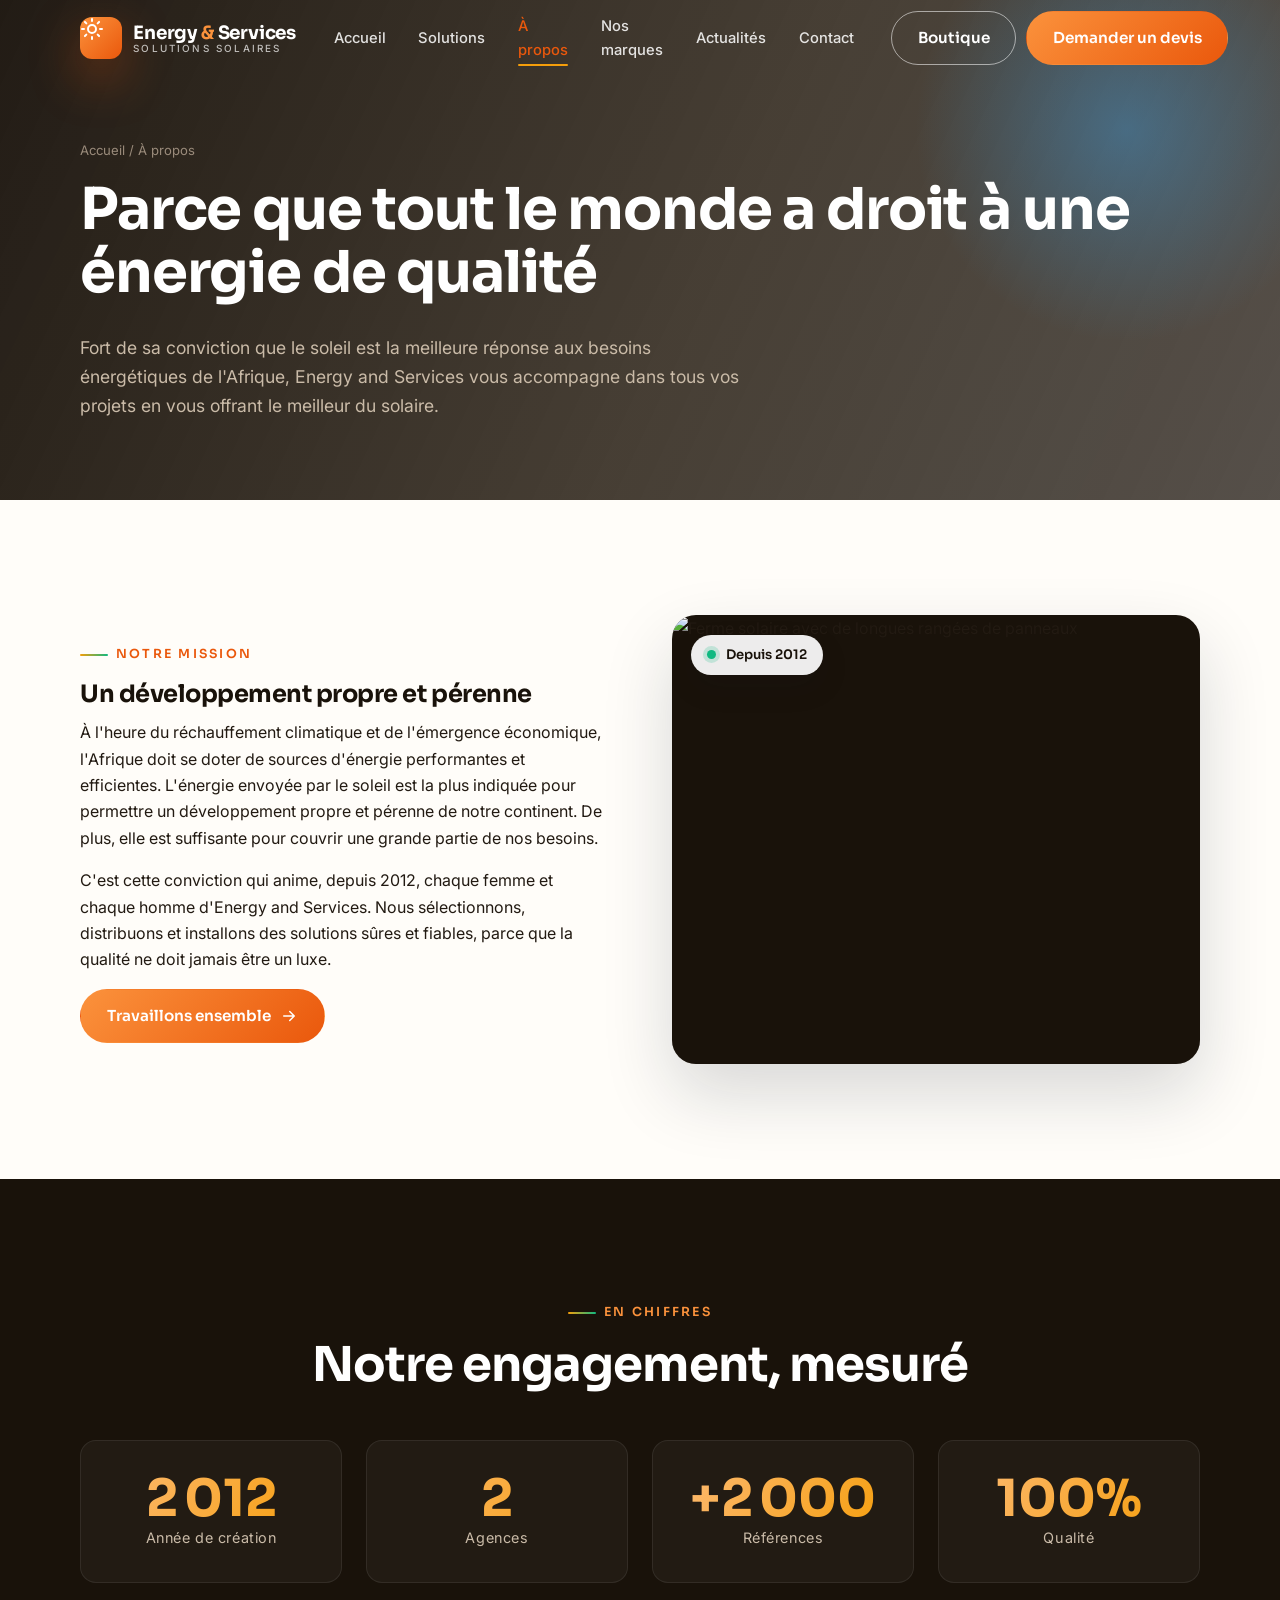
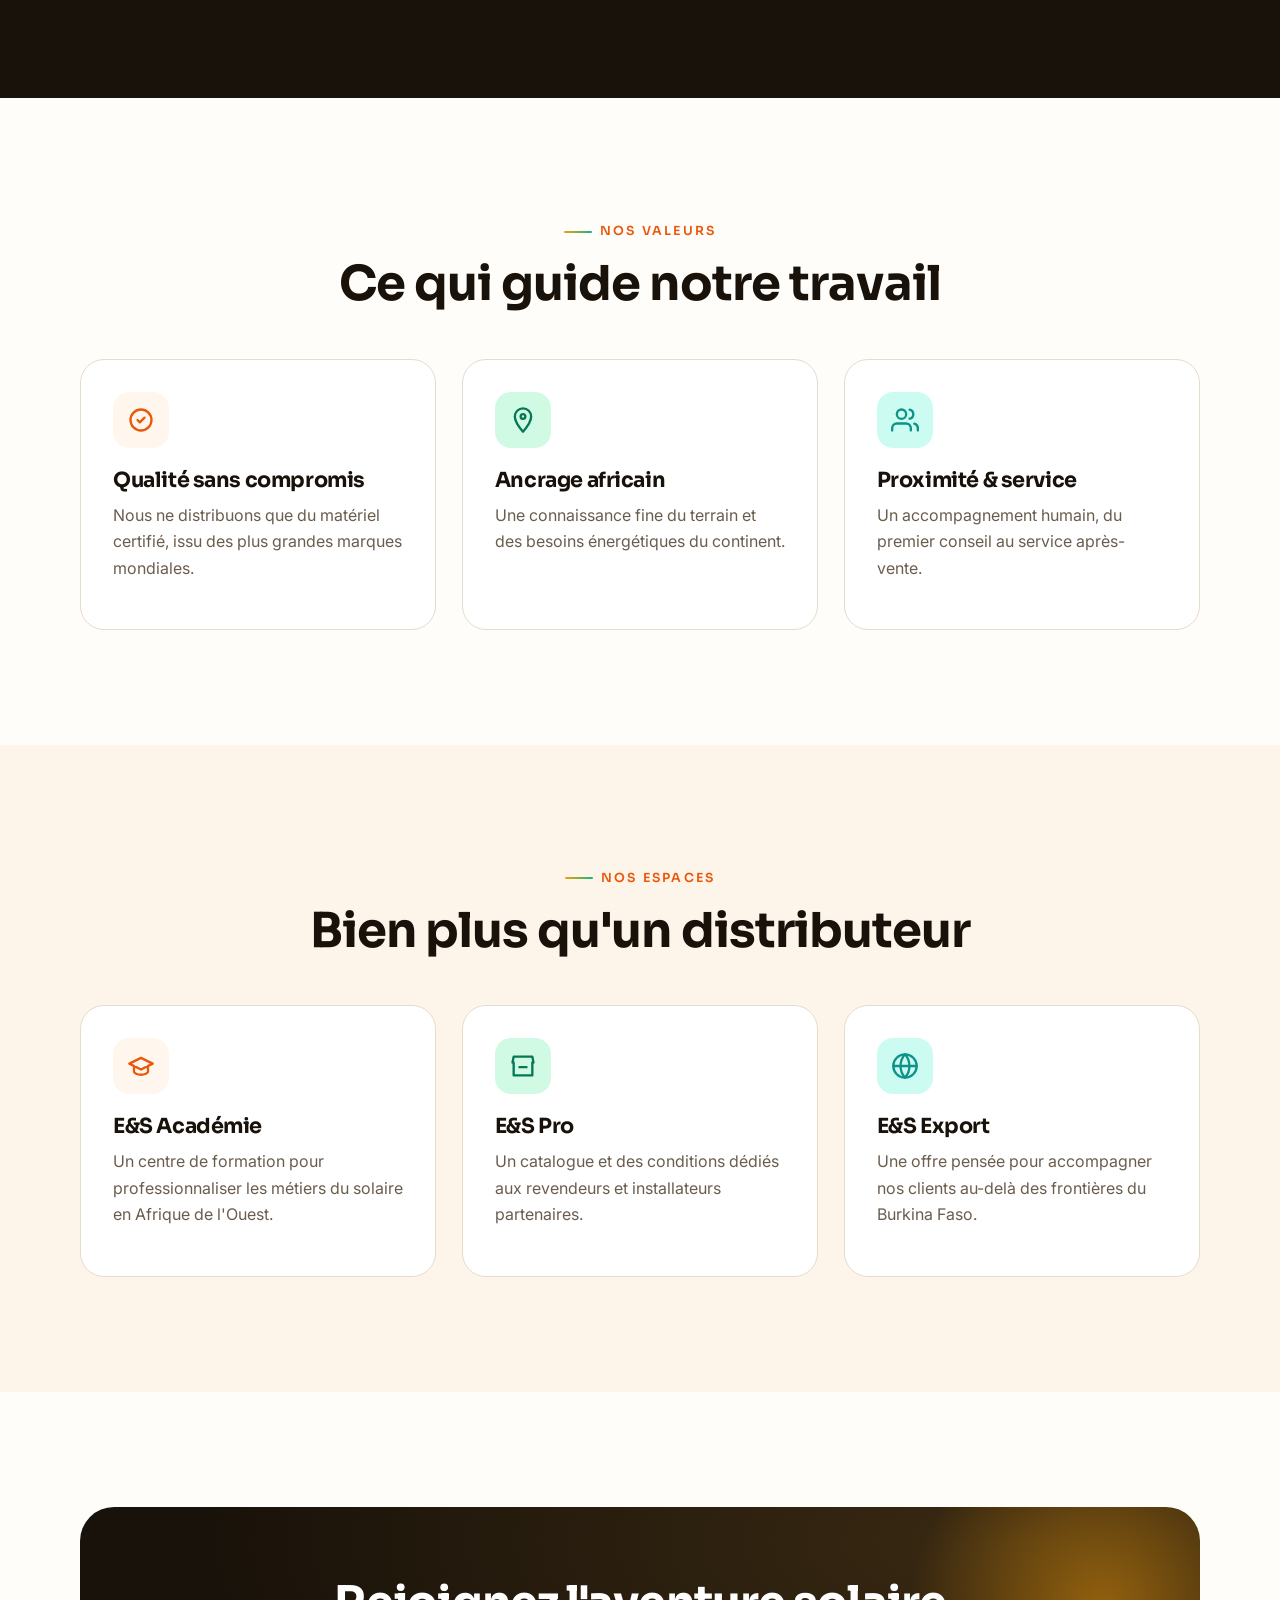
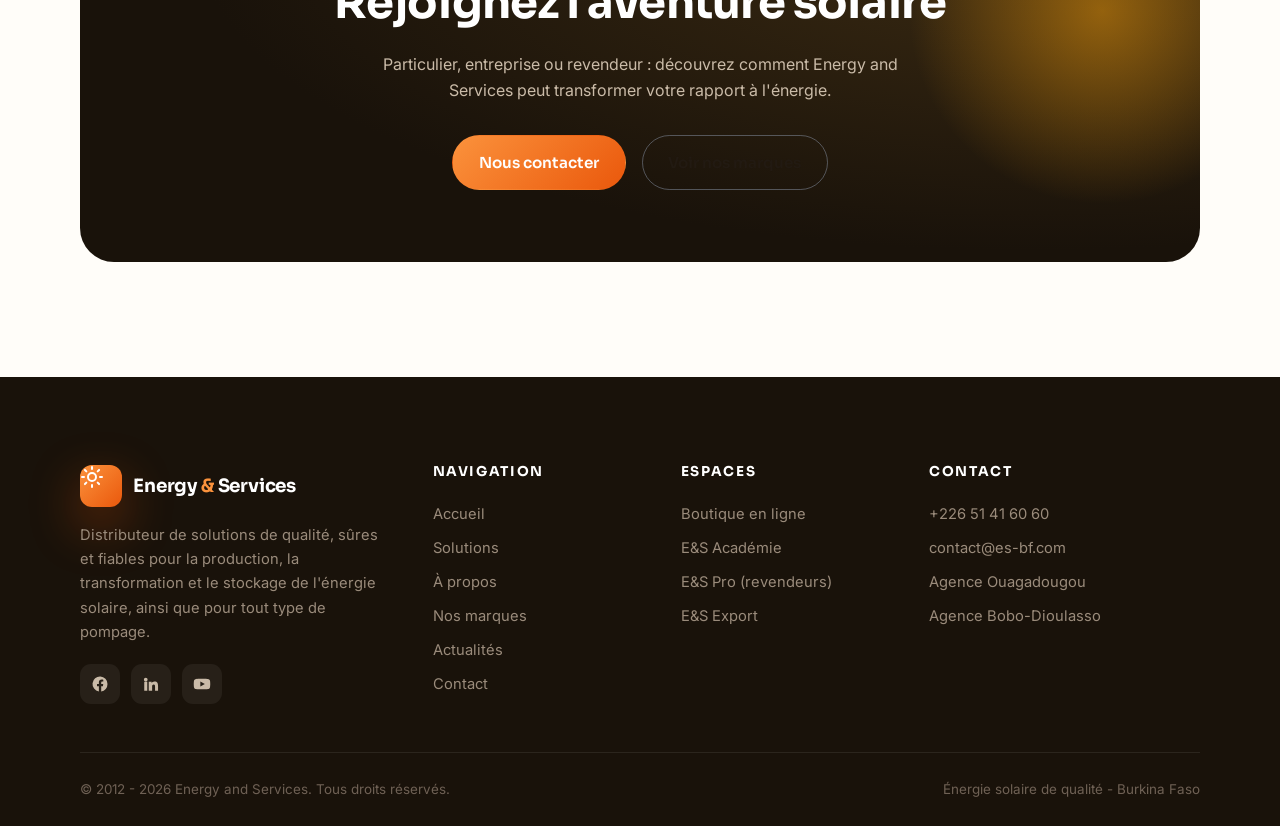
==== commit a6a9653e: "Redesign to warm Sahel Sun palette with real solar photography" ====
--- a/a-propos.html
+++ b/a-propos.html
@@ -5,11 +5,11 @@
   <meta name="viewport" content="width=device-width, initial-scale=1.0" />
   <title>À propos - Energy and Services</title>
   <meta name="description" content="Depuis 2012, Energy and Services accompagne l'Afrique vers une énergie solaire propre et pérenne. Découvrez notre mission, nos valeurs et nos agences." />
-  <meta name="theme-color" content="#0b1220" />
+  <meta name="theme-color" content="#19120a" />
   <link rel="preconnect" href="https://fonts.googleapis.com" />
   <link rel="preconnect" href="https://fonts.gstatic.com" crossorigin />
   <link href="https://fonts.googleapis.com/css2?family=Sora:wght@500;600;700;800&family=Inter:wght@400;500;600&display=swap" rel="stylesheet" />
-  <link rel="icon" href="data:image/svg+xml,%3Csvg xmlns='http://www.w3.org/2000/svg' viewBox='0 0 24 24'%3E%3Crect width='24' height='24' rx='6' fill='%231276c4'/%3E%3Ccircle cx='12' cy='12' r='4' fill='none' stroke='%23ffffff' stroke-width='2'/%3E%3C/svg%3E" />
+  <link rel="icon" href="data:image/svg+xml,%3Csvg xmlns='http://www.w3.org/2000/svg' viewBox='0 0 24 24'%3E%3Crect width='24' height='24' rx='6' fill='%23f59e0b'/%3E%3Ccircle cx='12' cy='12' r='4' fill='none' stroke='%23ffffff' stroke-width='2'/%3E%3C/svg%3E" />
   <link rel="stylesheet" href="css/styles.css" />
 </head>
 <body>
@@ -35,8 +35,7 @@
         </a>
       </div>
       <div class="split__media" data-reveal data-delay="1">
-        <div class="sky"></div>
-        <div class="panels"><i></i><i></i><i></i><i></i><i></i><i></i><i></i><i></i><i></i></div>
+        <img src="https://images.unsplash.com/photo-1545209463-e2825498edbf?auto=format&fit=crop&w=900&q=80" alt="Ferme solaire avec de longues rangées de panneaux" loading="lazy" />
         <div class="split__badge"><span class="dot"></span> Depuis 2012</div>
       </div>
     </div>
--- a/css/styles.css
+++ b/css/styles.css
@@ -5,41 +5,45 @@
 
 /* ---------- Design Tokens ---------- */
 :root {
-  /* Brand palette - Energy & Services blue & white identity */
-  --sun-50: #eaf3fb;    /* light blue tint */
-  --sun-100: #cee5f7;
-  --sun-300: #82c0ee;
-  --sun-400: #3fa1e6;   /* bright accent blue */
-  --sun-500: #1276c4;   /* primary brand blue */
-  --sun-600: #0d5c9e;
-  --sun-700: #0a4979;
-
-  --leaf-400: #38bdf8;  /* secondary accent - sky */
-  --leaf-500: #0ea5e9;
-  --leaf-600: #0284c7;
-  --leaf-700: #0369a1;
-
-  --ink-900: #0b1220;   /* deep navy */
-  --ink-800: #111a2e;
-  --ink-700: #1b2742;
-  --ink-600: #2a3958;
-
-  --slate-500: #64748b;
-  --slate-400: #94a3b8;
-  --slate-300: #cbd5e1;
-  --slate-200: #e2e8f0;
-  --slate-100: #f1f5f9;
-  --slate-50:  #f8fafc;
+  /* Brand palette - "Sahel Sun": warm solar amber/orange + clean-energy emerald */
+  --sun-50: #fff7ed;    /* warm light tint */
+  --sun-100: #ffedd5;
+  --sun-300: #fdba74;   /* soft solar gold */
+  --sun-400: #fb923c;   /* bright accent orange */
+  --sun-500: #f59e0b;   /* primary brand amber */
+  --sun-600: #ea580c;   /* strong sunset orange */
+  --sun-700: #c2410c;
+
+  --leaf-400: #34d399;  /* secondary accent - clean energy green */
+  --leaf-500: #10b981;
+  --leaf-600: #059669;
+  --leaf-700: #047857;
+
+  --teal-100: #ccfbf1;  /* tertiary accent - water/cool */
+  --teal-500: #14b8a6;
+  --teal-600: #0d9488;
+
+  --ink-900: #19120a;   /* warm near-black */
+  --ink-800: #241a0f;
+  --ink-700: #332515;
+  --ink-600: #46331d;
+
+  --slate-500: #6f6155;  /* warm stone neutrals */
+  --slate-400: #9a8b7b;
+  --slate-300: #cabba8;
+  --slate-200: #e6dccc;
+  --slate-100: #f3ece1;
+  --slate-50:  #faf6ee;
 
   --white: #ffffff;
 
   /* Semantic */
-  --bg: var(--white);
-  --bg-alt: var(--slate-50);
+  --bg: #fffdf9;
+  --bg-alt: #fdf5ea;
   --bg-dark: var(--ink-900);
-  --text: #14213a;
-  --text-soft: #475569;
-  --text-invert: #eef2f9;
+  --text: #221a12;
+  --text-soft: #6b5d4e;
+  --text-invert: #f7f1e8;
 
   --brand: var(--sun-500);
   --brand-strong: var(--sun-600);
@@ -57,7 +61,7 @@
   --shadow-sm: 0 2px 8px rgba(15, 23, 42, .06);
   --shadow-md: 0 12px 30px rgba(15, 23, 42, .10);
   --shadow-lg: 0 30px 70px rgba(15, 23, 42, .16);
-  --shadow-glow: 0 18px 50px rgba(18, 118, 196, .38);
+  --shadow-glow: 0 18px 50px rgba(234, 88, 12, .42);
 
   /* Layout */
   --container: 1200px;
@@ -197,7 +201,12 @@
   color: var(--text);
 }
 .btn--ghost:hover { box-shadow: var(--shadow-md); border-color: var(--brand); }
-.bg-dark .btn--ghost { color: #fff; border-color: rgba(255,255,255,.3); }
+.bg-dark .btn--ghost,
+.hero .btn--ghost {
+  color: #fff;
+  border-color: rgba(255,255,255,.55);
+}
+.hero .btn--ghost:hover { background: rgba(255,255,255,.12); border-color: #fff; }
 .btn--light { background: #fff; color: var(--ink-900); }
 .btn--accent { background: linear-gradient(135deg, var(--leaf-400), var(--leaf-600)); color: #ffffff; }
 
@@ -237,6 +246,11 @@
   letter-spacing: -.01em;
   color: #fff;
   transition: color .4s var(--ease);
+}
+.brand > span {
+  display: block;
+  line-height: 1.15;
+  white-space: nowrap;
 }
 .nav.scrolled .brand { color: var(--ink-900); }
 .brand__mark {
@@ -292,6 +306,10 @@
 .nav.scrolled .nav__links a.active { color: var(--brand-strong); }
 
 .nav__cta { display: flex; align-items: center; gap: .6rem; }
+.nav__cta .btn--ghost { color: #fff; border-color: rgba(255,255,255,.55); }
+.nav__cta .btn--ghost:hover { background: rgba(255,255,255,.12); border-color: #fff; }
+.nav.scrolled .nav__cta .btn--ghost { color: var(--brand-strong); border-color: rgba(148,163,184,.55); }
+.nav.scrolled .nav__cta .btn--ghost:hover { background: var(--sun-50); border-color: var(--brand); }
 
 .nav__toggle {
   display: none;
@@ -330,7 +348,9 @@
   padding-top: var(--nav-h);
   color: #fff;
   overflow: hidden;
-  background: radial-gradient(120% 120% at 80% 0%, #14305f 0%, #0b1220 55%);
+  background:
+    linear-gradient(108deg, rgba(20,13,6,.92) 0%, rgba(28,18,8,.74) 46%, rgba(20,13,6,.52) 100%),
+    url("https://images.unsplash.com/photo-1613665813446-82a78c468a1d?auto=format&fit=crop&w=1920&q=80") center/cover no-repeat;
 }
 .hero__bg {
   position: absolute;
@@ -343,7 +363,7 @@
   top: -18%; right: -8%;
   width: min(58vw, 760px); aspect-ratio: 1;
   border-radius: 50%;
-  background: radial-gradient(circle at 50% 50%, rgba(175,218,250,.92), rgba(63,161,230,.35) 45%, transparent 70%);
+  background: radial-gradient(circle at 50% 50%, rgba(253,186,116,.55), rgba(245,158,11,.22) 45%, transparent 70%);
   filter: blur(6px);
   animation: pulseSun 9s ease-in-out infinite;
 }
@@ -361,7 +381,7 @@
   position: absolute;
   bottom: -25%; left: -12%;
   width: min(60vw, 720px); aspect-ratio: 1;
-  background: radial-gradient(circle at 50% 50%, rgba(14,165,233,.5), transparent 65%);
+  background: radial-gradient(circle at 50% 50%, rgba(234,88,12,.32), transparent 65%);
   filter: blur(40px);
   animation: floatBlob 14s ease-in-out infinite;
 }
@@ -402,7 +422,7 @@
   margin-bottom: 1.3rem;
 }
 .hero h1 .grad {
-  background: linear-gradient(120deg, var(--sun-300), var(--leaf-400));
+  background: linear-gradient(120deg, var(--sun-300), var(--sun-600));
   -webkit-background-clip: text;
   background-clip: text;
   -webkit-text-fill-color: transparent;
@@ -461,7 +481,7 @@
   color: #ffffff;
 }
 .hero__panel .ico.green { background: linear-gradient(135deg, var(--leaf-400), var(--leaf-600)); color:#ffffff; }
-.hero__panel .ico.blue { background: linear-gradient(135deg, #38bdf8, #2563eb); color:#04223f; }
+.hero__panel .ico.blue { background: linear-gradient(135deg, var(--teal-500), var(--teal-600)); color:#ffffff; }
 .hero__panel b { font-family: var(--font-display); color:#fff; display:block; font-size: 1rem; }
 .hero__panel span { font-size: .82rem; color: var(--slate-400); }
 .hero__panel .bar {
@@ -548,8 +568,8 @@
   margin-bottom: 1.3rem;
 }
 .card__ico svg { width: 28px; height: 28px; }
-.card.green .card__ico { background: #e8f5fe; color: var(--leaf-600); }
-.card.blue .card__ico { background: #eff6ff; color: #2563eb; }
+.card.green .card__ico { background: #d1fae5; color: var(--leaf-700); }
+.card.blue .card__ico { background: var(--teal-100); color: var(--teal-600); }
 .card h3 { font-size: 1.3rem; }
 .card p { color: var(--text-soft); margin-bottom: 1rem; }
 .card__link {
@@ -578,7 +598,7 @@
   font-family: var(--font-display);
   font-size: clamp(2.2rem, 5vw, 3.2rem);
   line-height: 1;
-  background: linear-gradient(120deg, var(--sun-300), var(--leaf-400));
+  background: linear-gradient(120deg, var(--sun-300), var(--sun-500));
   -webkit-background-clip: text; background-clip: text; -webkit-text-fill-color: transparent; color: transparent;
 }
 .stat span { color: var(--slate-300); font-size: .9rem; letter-spacing: .04em; }
@@ -595,27 +615,20 @@
   border-radius: var(--r-lg);
   overflow: hidden;
   aspect-ratio: 4/3.4;
-  background: linear-gradient(160deg, #16335f, #0b1220);
+  background: var(--ink-900);
   box-shadow: var(--shadow-lg);
 }
-.split__media .sky {
+.split__media img {
   position: absolute; inset: 0;
-  background: radial-gradient(80% 60% at 70% 20%, rgba(140,200,245,.5), transparent 60%);
-}
-.split__media .panels {
-  position: absolute;
-  inset: auto 8% 12% 8%;
-  display: grid;
-  grid-template-columns: repeat(3, 1fr);
-  gap: 10px;
-  transform: perspective(800px) rotateX(38deg);
-}
-.split__media .panels i {
-  aspect-ratio: 1/1.4;
-  border-radius: 6px;
-  background:
-    linear-gradient(135deg, #1d4ed8, #1e3a8a);
-  box-shadow: inset 0 0 0 2px rgba(255,255,255,.12), inset 0 0 22px rgba(56,189,248,.35);
+  width: 100%; height: 100%;
+  object-fit: cover;
+  transition: transform 1.2s var(--ease);
+}
+.split__media:hover img { transform: scale(1.05); }
+.split__media::after {
+  content: "";
+  position: absolute; inset: 0;
+  background: linear-gradient(180deg, rgba(25,18,10,0) 45%, rgba(25,18,10,.42) 100%);
 }
 .split__badge {
   position: absolute;
@@ -627,8 +640,9 @@
   box-shadow: var(--shadow-md);
   font-family: var(--font-display); font-weight: 600; font-size: .82rem;
   color: var(--ink-900);
-}
-.split__badge .dot { width: 9px; height: 9px; border-radius: 50%; background: var(--leaf-500); box-shadow: 0 0 0 4px rgba(14,165,233,.2); }
+  z-index: 3;
+}
+.split__badge .dot { width: 9px; height: 9px; border-radius: 50%; background: var(--leaf-500); box-shadow: 0 0 0 4px rgba(16,185,129,.2); }
 
 .feature-list { display: grid; gap: 1.1rem; margin: 1.6rem 0 2rem; }
 .feature-list li {
@@ -682,17 +696,24 @@
 .post__media {
   aspect-ratio: 16/10;
   position: relative;
-  background: linear-gradient(135deg, var(--ink-700), var(--ink-900));
+  background: var(--ink-900);
   overflow: hidden;
 }
-.post__media .glow {
+.post__media img {
   position: absolute; inset: 0;
-  background: radial-gradient(60% 60% at 30% 20%, rgba(120,185,240,.4), transparent 60%);
-}
-.post__media.green .glow { background: radial-gradient(60% 60% at 70% 30%, rgba(14,165,233,.45), transparent 60%); }
-.post__media.blue .glow { background: radial-gradient(60% 60% at 50% 30%, rgba(56,189,248,.45), transparent 60%); }
+  width: 100%; height: 100%;
+  object-fit: cover;
+  transition: transform .6s var(--ease);
+}
+.post:hover .post__media img { transform: scale(1.07); }
+.post__media::before {
+  content: "";
+  position: absolute; inset: 0;
+  background: linear-gradient(180deg, rgba(25,18,10,.05) 40%, rgba(25,18,10,.5) 100%);
+  z-index: 1;
+}
 .post__media span {
-  position: absolute; top: 1rem; left: 1rem;
+  position: absolute; top: 1rem; left: 1rem; z-index: 2;
   padding: .35rem .8rem; border-radius: 999px;
   background: rgba(255,255,255,.92); color: var(--ink-900);
   font-size: .72rem; font-weight: 600; font-family: var(--font-display);
@@ -709,7 +730,7 @@
   position: relative;
   border-radius: var(--r-xl);
   padding: clamp(2.5rem, 6vw, 4.5rem);
-  background: radial-gradient(120% 140% at 85% 10%, #16335f 0%, #0b1220 60%);
+  background: radial-gradient(120% 140% at 85% 10%, #3a2a12 0%, #19120a 62%);
   overflow: hidden;
   color: #fff;
   text-align: center;
@@ -718,7 +739,7 @@
   content:"";
   position: absolute; top:-30%; right:-10%;
   width: 420px; height: 420px; border-radius: 50%;
-  background: radial-gradient(circle, rgba(63,161,230,.5), transparent 65%);
+  background: radial-gradient(circle, rgba(245,158,11,.5), transparent 65%);
 }
 .cta h2 { color:#fff; font-size: clamp(1.8rem, 4vw, 2.8rem); position: relative; }
 .cta p { color: var(--slate-300); max-width: 55ch; margin: 0 auto 2rem; position: relative; }
@@ -739,7 +760,7 @@
   border-radius: 14px;
   background: var(--sun-50); color: var(--sun-600);
 }
-.bg-dark .contact-info .ico { background: rgba(63,161,230,.15); color: var(--sun-300); }
+.bg-dark .contact-info .ico { background: rgba(245,158,11,.16); color: var(--sun-300); }
 .contact-info b { font-family: var(--font-display); display:block; }
 .contact-info p { margin: .15rem 0 0; color: var(--text-soft); font-size: .95rem; }
 .bg-dark .contact-info p { color: var(--slate-300); }
@@ -791,7 +812,7 @@
   outline: none;
   border-color: var(--brand);
   background: #fff;
-  box-shadow: 0 0 0 4px rgba(18,118,196,.16);
+  box-shadow: 0 0 0 4px rgba(245,158,11,.2);
 }
 .form__note { font-size: .8rem; color: var(--slate-500); margin-top: .8rem; }
 .form__check { display:flex; gap:.6rem; align-items:flex-start; font-size:.88rem; color: var(--text-soft); margin-bottom: 1.1rem; }
@@ -804,7 +825,9 @@
 .page-hero {
   position: relative;
   padding: calc(var(--nav-h) + 4rem) 0 4rem;
-  background: radial-gradient(120% 120% at 80% 0%, #14305f 0%, #0b1220 60%);
+  background:
+    linear-gradient(115deg, rgba(20,13,6,.94) 0%, rgba(30,20,9,.82) 55%, rgba(20,13,6,.72) 100%),
+    url("https://images.unsplash.com/photo-1508514177221-188b1cf16e9d?auto=format&fit=crop&w=1920&q=80") center/cover no-repeat;
   color: #fff;
   overflow: hidden;
 }
